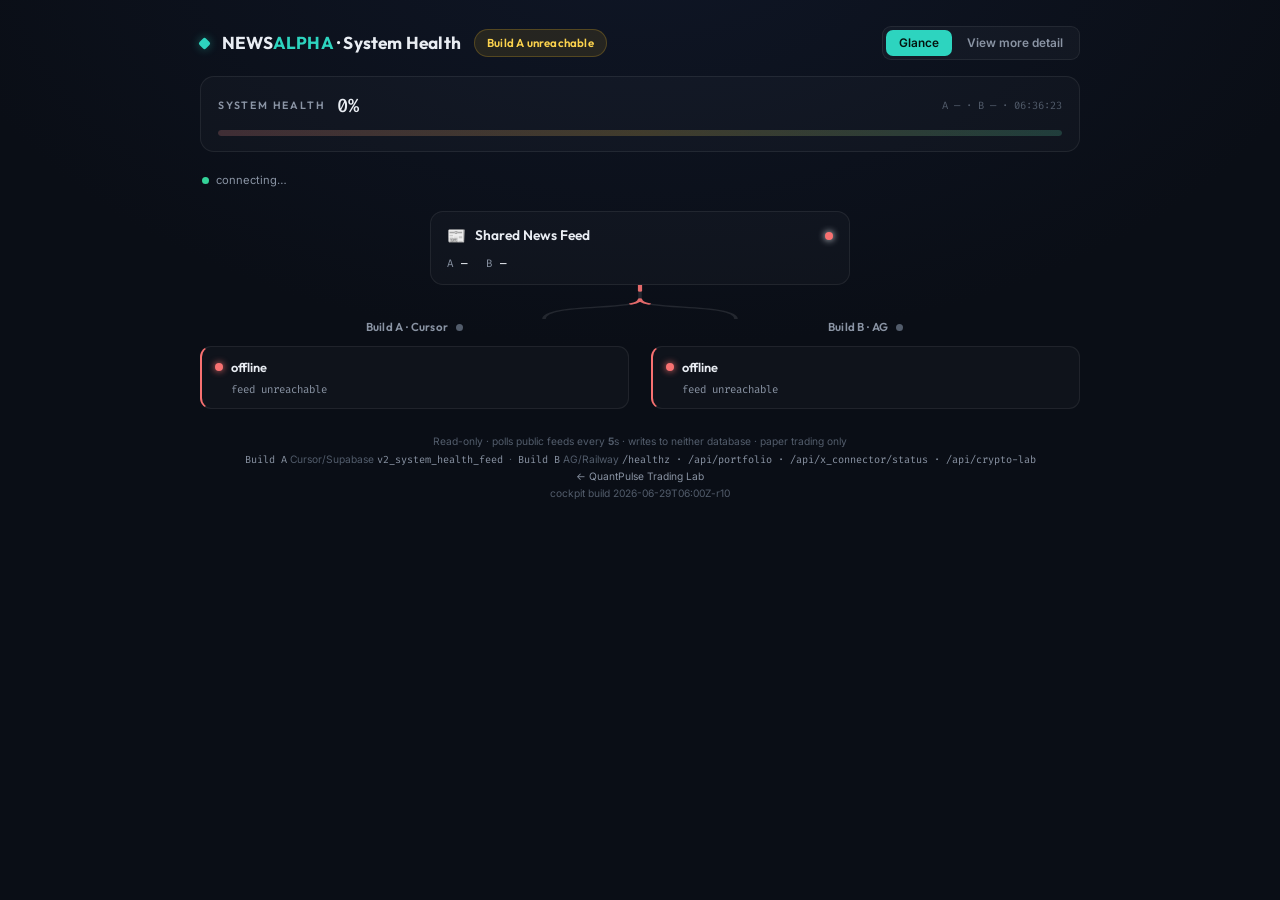
==== cockpit/index.html @ e43fa022 "cockpit: add liveness check — stale marks with open positions → red Execute card When matrix has ope" ====
<!DOCTYPE html>
<html lang="en">
<head>
<meta charset="UTF-8">
<meta name="viewport" content="width=device-width, initial-scale=1.0">
<title>NEWSALPHA · System Health</title>
<meta name="description" content="Read-only live system-health map for the NEWSALPHA trading builds. Polls public feeds, writes to nothing.">
<meta http-equiv="Cache-Control" content="no-cache, no-store, must-revalidate">
<meta http-equiv="Pragma" content="no-cache">
<meta http-equiv="Expires" content="0">
<link rel="preconnect" href="https://fonts.googleapis.com">
<link rel="preconnect" href="https://fonts.gstatic.com" crossorigin>
<link href="https://fonts.googleapis.com/css2?family=Outfit:wght@500;600;700&family=Inter:wght@400;500;600&family=Fira+Code:wght@400;500&display=swap" rel="stylesheet">
<style>
  :root{
    --bg:#0a0e16; --bg2:#0c1119;
    --card:rgba(255,255,255,0.022); --card2:rgba(255,255,255,0.04);
    --border:rgba(255,255,255,0.07); --border2:rgba(255,255,255,0.13);
    --text:#e9edf3; --muted:#8a94a4; --dim:#525c6b;
    --teal:#2dd4bf; --green:#34d399; --amber:#fbbf24; --red:#f87171;
    --green-s:rgba(52,211,153,.5); --amber-s:rgba(251,191,36,.5); --red-s:rgba(248,113,113,.5); --teal-s:rgba(45,212,191,.45);
    --fd:'Outfit',sans-serif; --fb:'Inter',sans-serif; --fm:'Fira Code',monospace;
  }
  *{box-sizing:border-box;margin:0;padding:0}
  body{font-family:var(--fb);color:var(--text);background:radial-gradient(1200px 700px at 50% -8%,#0f1626,transparent 60%),var(--bg);
    min-height:100vh;padding:26px 18px 64px;-webkit-font-smoothing:antialiased;font-size:14px;line-height:1.45}
  .wrap{max-width:880px;margin:0 auto}
  .mono{font-family:var(--fm);font-variant-numeric:tabular-nums}
  .hidden{display:none!important}

  /* header */
  header{margin-bottom:20px}
  .toprow{display:flex;align-items:center;gap:13px;flex-wrap:wrap;margin-bottom:16px}
  .logo{width:9px;height:9px;border-radius:2px;background:var(--teal);box-shadow:0 0 10px var(--teal-s);flex:none;transform:rotate(45deg)}
  h1{font-family:var(--fd);font-size:1.08rem;font-weight:700;letter-spacing:.2px}
  h1 b{color:var(--teal);font-weight:700}
  .pill{font-family:var(--fd);font-weight:600;font-size:.72rem;letter-spacing:.2px;padding:5px 12px;border-radius:999px;white-space:nowrap}
  .pill.g{color:#6ee7b7;background:rgba(52,211,153,.1);border:1px solid rgba(52,211,153,.22)}
  .pill.a{color:#fcd34d;background:rgba(251,191,36,.1);border:1px solid rgba(251,191,36,.22)}
  .pill.r{color:#fca5a5;background:rgba(248,113,113,.1);border:1px solid rgba(248,113,113,.22)}
  .spacer{flex:1 1 auto}
  .seg{display:inline-flex;background:rgba(255,255,255,.03);border:1px solid var(--border);border-radius:9px;padding:3px;gap:2px}
  .seg button{font-family:var(--fb);font-weight:600;font-size:.74rem;color:var(--muted);background:0;border:0;border-radius:7px;padding:6px 13px;cursor:pointer;transition:.16s;white-space:nowrap}
  .seg button:hover{color:var(--text)}
  .seg button.on{color:#04130e;background:var(--teal)}

  /* health bar + cryptolab */
  .hwrap{background:var(--card);border:1px solid var(--border);border-radius:14px;padding:15px 17px;margin-bottom:6px}
  .hrow{display:flex;align-items:center;gap:12px;margin-bottom:11px;flex-wrap:wrap}
  .hlbl{font-family:var(--fd);font-size:.66rem;font-weight:600;letter-spacing:1.8px;text-transform:uppercase;color:var(--muted)}
  .hpct{font-family:var(--fm);font-size:1.18rem;font-weight:500}
  .hmeta{margin-left:auto;font-size:.66rem;color:var(--dim);font-family:var(--fm)}
  .bar{height:6px;border-radius:999px;background:rgba(255,255,255,.05);position:relative;overflow:hidden}
  .bar .trk{position:absolute;inset:0;border-radius:999px;background:linear-gradient(90deg,var(--red),var(--amber) 50%,var(--green));opacity:.16}
  .bar .fl{position:absolute;left:0;top:0;bottom:0;width:0;border-radius:999px;background:linear-gradient(90deg,var(--red),var(--amber) 50%,var(--green));background-size:880px 100%;transition:width .9s cubic-bezier(.4,0,.2,1)}
  .clab{display:flex;align-items:baseline;gap:9px;margin-top:13px;padding-top:12px;border-top:1px solid var(--border);flex-wrap:wrap}
  .clab .t{font-family:var(--fd);font-size:.64rem;font-weight:600;letter-spacing:1.4px;text-transform:uppercase;color:var(--muted)}
  .clab .v{font-family:var(--fm);font-size:1.02rem;font-weight:500}
  .clab .v.up{color:var(--green)}.clab .v.down{color:var(--red)}
  .clab .s{font-size:.66rem;color:var(--dim);font-family:var(--fm)}
  .live{display:inline-flex;align-items:center;gap:7px;font-size:.7rem;color:var(--muted);margin:14px 2px 2px}
  .live .b{width:7px;height:7px;border-radius:50%;background:var(--green);box-shadow:0 0 0 0 var(--green-s);animation:beat 2s infinite}
  @keyframes beat{0%{box-shadow:0 0 0 0 var(--green-s)}70%{box-shadow:0 0 0 7px rgba(52,211,153,0)}100%{box-shadow:0 0 0 0 rgba(52,211,153,0)}}
  .live.a .b{background:var(--amber);animation:none;box-shadow:0 0 7px var(--amber-s)}
  .live.r .b{background:var(--red);animation:none;box-shadow:0 0 7px var(--red-s)}

  /* ===== GLANCE map ===== */
  .nf{background:var(--card);border:1px solid var(--border);border-radius:13px;padding:13px 16px;margin:18px auto 0;max-width:420px;position:relative}
  .nf .nfh{display:flex;align-items:center;gap:9px;margin-bottom:9px}
  .nf .ic{font-size:.95rem}
  .nf .nm{font-family:var(--fd);font-weight:600;font-size:.86rem}
  .nf .dot{margin-left:auto}
  .nf .sub{display:flex;gap:18px;flex-wrap:wrap}
  .nf .kv{font-family:var(--fm);font-size:.68rem;color:var(--muted)}
  .nf .kv b{color:var(--text);font-weight:500}

  .branch{display:block;width:60%;max-width:300px;height:34px;margin:0 auto}
  .columns{display:grid;grid-template-columns:1fr 1fr;gap:22px;margin-top:0}
  .col{display:flex;flex-direction:column;align-items:stretch}
  .colhead{display:flex;align-items:center;gap:8px;justify-content:center;margin-bottom:10px;font-family:var(--fd);font-size:.72rem;font-weight:600;letter-spacing:.3px;color:var(--muted)}
  .colhead .cd{width:7px;height:7px;border-radius:50%;background:var(--dim)}
  .colhead .cd.g{background:var(--green);box-shadow:0 0 7px var(--green-s)}
  .colhead .cd.a{background:var(--amber);box-shadow:0 0 7px var(--amber-s)}
  .colhead .cd.r{background:var(--red);box-shadow:0 0 7px var(--red-s)}

  .gnode{background:var(--card);border:1px solid var(--border);border-left:2px solid var(--ac,var(--dim));border-radius:11px;padding:11px 13px;position:relative;transition:border-color .18s,background .18s}
  .gnode:hover{background:var(--card2);border-color:var(--border2);border-left-color:var(--ac)}
  .gnode.g{--ac:var(--green)}.gnode.a{--ac:var(--amber)}.gnode.r{--ac:var(--red)}
  .gnode .gn{display:flex;align-items:center;gap:8px;margin-bottom:5px}
  .gnode .gd{width:8px;height:8px;border-radius:50%;background:var(--ac);box-shadow:0 0 7px var(--ac)}
  .gnode.g .gd{animation:beat 2s infinite}
  .gnode.r .gd{animation:rflash 1.1s steps(1) infinite}
  @keyframes rflash{0%,100%{opacity:1}50%{opacity:.3}}
  .gnode .gnm{font-family:var(--fd);font-weight:600;font-size:.8rem}
  .gnode .gst{display:flex;gap:13px;flex-wrap:wrap;padding-left:16px}
  .gnode .gst span{font-family:var(--fm);font-size:.67rem;color:var(--muted)}
  .gnode .gst span b{color:var(--text);font-weight:500}

  .vpipe{width:2px;height:20px;margin:0 auto;position:relative;background:rgba(255,255,255,.06);overflow:visible}
  .vpipe::after{content:"";position:absolute;left:50%;top:0;width:6px;height:6px;border-radius:50%;transform:translateX(-50%);
    background:var(--pc,var(--teal));box-shadow:0 0 7px var(--pc,var(--teal-s));animation:drop 1.7s linear infinite}
  @keyframes drop{0%{top:-6px;opacity:0}15%{opacity:1}85%{opacity:1}100%{top:20px;opacity:0}}
  .vpipe.g{--pc:var(--teal)}.vpipe.a{--pc:var(--amber)}.vpipe.a::after{animation-duration:3.2s}
  .vpipe.r{background:rgba(248,113,113,.25)}.vpipe.r::after{animation:none;top:7px;background:var(--red);box-shadow:0 0 7px var(--red-s);opacity:.6}

  @media(max-width:560px){
    .columns{grid-template-columns:1fr;gap:8px}
    .branch{height:24px;width:2px}
    .col+.col{margin-top:4px}
  }

  /* ===== deep dive ===== */
  .deephead{display:flex;align-items:center;gap:10px;margin:6px 2px 14px}
  .deephead h2{font-family:var(--fd);font-size:.74rem;font-weight:600;letter-spacing:2px;text-transform:uppercase;color:var(--muted)}
  .deephead .ln{flex:1;height:1px;background:linear-gradient(90deg,var(--border),transparent)}
  .grid{display:grid;grid-template-columns:repeat(12,1fr);gap:13px}
  .panel{background:var(--card);border:1px solid var(--border);border-radius:13px;padding:15px 16px;overflow:hidden}
  .panel h3{font-family:var(--fd);font-size:.64rem;font-weight:600;letter-spacing:1.6px;text-transform:uppercase;color:var(--muted);margin-bottom:12px;display:flex;align-items:center;gap:7px}
  .panel h3 .g{width:5px;height:5px;border-radius:50%;background:var(--teal);box-shadow:0 0 7px var(--teal-s)}
  .col-4{grid-column:span 4}.col-6{grid-column:span 6}.col-8{grid-column:span 8}.col-12{grid-column:span 12}
  @media(max-width:640px){.col-4,.col-6,.col-8{grid-column:span 12}}
  .metrics{display:grid;grid-template-columns:repeat(auto-fit,minmax(108px,1fr));gap:10px}
  .metric{background:rgba(255,255,255,.02);border:1px solid var(--border);border-radius:10px;padding:11px 12px}
  .metric .c{font-size:.58rem;letter-spacing:.8px;text-transform:uppercase;color:var(--dim);margin-bottom:6px;display:flex;align-items:center;gap:5px}
  .metric .c .d{width:6px;height:6px;border-radius:50%;background:var(--dim)}
  .metric .c .d.g{background:var(--green)}.metric .c .d.a{background:var(--amber)}.metric .c .d.r{background:var(--red)}
  .metric .v{font-family:var(--fm);font-size:1.04rem;font-weight:500;word-break:break-word}
  .metric .v.up{color:var(--green)}.metric .v.down{color:var(--red)}
  .metric .s{font-size:.58rem;color:var(--dim);margin-top:3px;font-family:var(--fm)}
  .spark{display:flex;flex-direction:column;gap:6px}.spark canvas{width:100%;height:58px;display:block}.spark .sv{font-family:var(--fm);font-size:1.04rem;font-weight:500}
  .gate{margin-bottom:11px}.gate:last-child{margin-bottom:0}
  .gate .l{display:flex;justify-content:space-between;font-size:.64rem;margin-bottom:4px;color:var(--muted);font-family:var(--fm)}
  .gate .t{height:6px;border-radius:999px;background:rgba(255,255,255,.05);overflow:hidden}
  .gate .f{height:100%;border-radius:999px;width:0;transition:width .8s;background:linear-gradient(90deg,var(--teal),var(--green))}
  .gate .f.a{background:linear-gradient(90deg,var(--amber),#fcd34d)}.gate .f.r{background:linear-gradient(90deg,#dc2626,var(--red))}
  .lat{display:flex;align-items:center;gap:9px;margin-bottom:8px;font-family:var(--fm);font-size:.66rem}.lat:last-child{margin-bottom:0}
  .lat .n{width:96px;flex:none;color:var(--muted);white-space:nowrap;overflow:hidden;text-overflow:ellipsis}
  .lat .t{flex:1;height:5px;border-radius:999px;background:rgba(255,255,255,.05);overflow:hidden}
  .lat .f{height:100%;border-radius:999px;background:linear-gradient(90deg,var(--teal),#22d3ee);transition:width .8s}
  .lat .f.a{background:linear-gradient(90deg,var(--amber),#fcd34d)}.lat .f.r{background:linear-gradient(90deg,#dc2626,var(--red))}
  .lat .v{width:54px;flex:none;text-align:right;color:var(--text)}
  .vsc{display:flex;gap:12px;flex-wrap:wrap;font-family:var(--fm);font-size:.68rem}
  .vsc .vc{flex:1;min-width:140px;max-width:220px;background:rgba(255,255,255,.03);border:1px solid rgba(255,255,255,.06);border-radius:10px;padding:12px 14px}
  .vsc .vc h4{margin:0 0 6px;font-size:.72rem;letter-spacing:.03em;text-transform:uppercase;color:var(--teal)}
  .vsc .vc .vr{display:flex;justify-content:space-between;padding:2px 0;color:var(--muted)}.vsc .vc .vr b{color:var(--text)}
  .vsc .vc .vr.up b{color:var(--teal)}.vsc .vc .vr.down b{color:var(--red)}
  .log{height:230px;overflow-y:auto;font-family:var(--fm);font-size:.65rem;scrollbar-width:thin}
  .log::-webkit-scrollbar{width:5px}.log::-webkit-scrollbar-thumb{background:rgba(255,255,255,.1);border-radius:9px}
  .ev{display:flex;gap:9px;padding:5px 0;border-bottom:1px solid rgba(255,255,255,.035);animation:fade .4s}
  @keyframes fade{from{opacity:0}to{opacity:1}}
  .ev .t{color:var(--dim);flex:none}.ev .m{color:var(--muted);word-break:break-word}
  .ev.g .m{color:#a7f3d0}.ev.a .m{color:#fcd34d}.ev.r .m{color:#fca5a5}.ev.x .m{color:#7dd3fc}

  footer{margin-top:24px;text-align:center;color:var(--dim);font-size:.64rem;line-height:1.7}
  footer code{font-family:var(--fm);color:var(--muted)}
  a.back{color:var(--muted);text-decoration:none}a.back:hover{color:var(--teal)}

  .modal{position:fixed;inset:0;background:rgba(3,5,10,.7);backdrop-filter:blur(3px);display:none;align-items:center;justify-content:center;z-index:50;padding:18px}
  .modal.open{display:flex}
  .modal .box{background:var(--bg2);border:1px solid var(--border2);border-radius:15px;max-width:480px;width:100%;max-height:78vh;overflow:auto;padding:20px 22px}
  .modal h4{font-family:var(--fd);font-size:.96rem;margin-bottom:3px}
  .modal .ms{font-size:.7rem;color:var(--muted);margin-bottom:14px;font-family:var(--fm)}
  .modal pre{background:rgba(0,0,0,.3);border:1px solid var(--border);border-radius:9px;padding:12px;font-family:var(--fm);font-size:.64rem;color:#bde8df;white-space:pre-wrap;word-break:break-word;line-height:1.5}
  .modal .x{float:right;cursor:pointer;color:var(--muted);font-size:1.25rem;border:0;background:0}
  .ttab{width:100%;border-collapse:collapse;font-family:var(--fm);font-size:.66rem}
  .ttab th{text-align:left;color:var(--dim);font-weight:500;padding:5px 7px;border-bottom:1px solid var(--border);text-transform:uppercase;letter-spacing:.5px;font-size:.58rem}
  .ttab td{padding:6px 7px;border-bottom:1px solid rgba(255,255,255,.04);color:var(--text);white-space:nowrap}
  .ttab td.r{text-align:right}.ttab td.up{color:var(--green)}.ttab td.down{color:var(--red)}
  .ttab .side-L{color:var(--green)}.ttab .side-S{color:var(--red)}
  .ttab a{color:var(--teal);text-decoration:none}.ttab a:hover{text-decoration:underline}
  .mnote{font-size:.66rem;color:var(--dim);font-family:var(--fm);margin-top:4px}
  .clickable{cursor:pointer}.clickable:hover{filter:brightness(1.12)}
  .drill{font-size:.6rem;color:var(--teal);margin-left:4px}
</style>
</head>
<body>
<div class="wrap">
  <header>
    <div class="toprow">
      <span class="logo"></span>
      <h1>NEWS<b>ALPHA</b> · System Health</h1>
      <span class="pill g" id="statusPill">checking…</span>
      <span class="spacer"></span>
      <div class="seg" id="viewToggle">
        <button data-view="glance" class="on">Glance</button>
        <button data-view="more">View more detail</button>
      </div>
    </div>

    <div class="hwrap">
      <div class="hrow">
        <span class="hlbl">System Health</span>
        <span class="hpct mono" id="healthPct">—</span>
        <span class="hmeta" id="healthMeta"></span>
      </div>
      <div class="bar"><div class="trk"></div><div class="fl" id="healthFill"></div></div>
      <div class="clab" id="leaderRow" style="display:none">
        <span class="t">🏆 Leader</span>
        <span class="v mono" id="leaderName">—</span>
        <span class="s mono" id="leaderPct"></span>
        <span class="s" style="color:var(--dim)" id="leaderScope"></span>
      </div>
      <div class="clab clickable" id="clab" style="display:none" title="Open CryptoLab trades">
        <span class="t">CryptoLab P&amp;L</span>
        <span class="v mono" id="clVal">—</span>
        <span class="s mono" id="clSub"></span>
        <span class="s" style="color:var(--dim)">· Build B · live</span>
        <span class="drill" id="clDrill">› open trades</span>
      </div>
    </div>
    <div class="live" id="liveStrip"><span class="b"></span><span id="liveText">connecting…</span></div>
  </header>

  <!-- GLANCE -->
  <section id="glanceView">
    <div class="nf" id="newsFeed">
      <div class="nfh"><span class="ic">📰</span><span class="nm">Shared News Feed</span><span class="dot"></span></div>
      <div class="sub" id="nfSub"></div>
    </div>
    <svg class="branch" viewBox="0 0 100 34" preserveAspectRatio="none">
      <path d="M50 0 V14 M50 14 C 50 26 18 18 18 34 M50 14 C 50 26 82 18 82 34" fill="none" stroke="rgba(255,255,255,.1)" stroke-width="1.2"/>
      <path id="branchPulse" d="M50 0 V14 M50 14 C 50 26 18 18 18 34 M50 14 C 50 26 82 18 82 34" fill="none" stroke="#2dd4bf" stroke-width="1.4" stroke-dasharray="6 120" stroke-linecap="round" opacity=".9"/>
    </svg>
    <div class="columns">
      <div class="col"><div class="colhead" id="headA">Build A · Cursor <span class="cd"></span></div><div id="colA"></div></div>
      <div class="col"><div class="colhead" id="headB">Build B · AG <span class="cd"></span></div><div id="colB"></div></div>
    </div>
  </section>

  <!-- DEEP DIVE -->
  <section id="moreView" class="hidden">
    <div class="deephead"><h2>Deep Dive</h2><span class="ln"></span>
      <div class="seg" id="buildToggle"><button data-build="A" class="on">Build A</button><button data-build="B">Build B</button></div>
    </div>
    <div class="grid">
      <div class="panel col-8"><h3><span class="g"></span>Detail Cards</h3><div class="metrics" id="detailCards"></div></div>
      <div class="panel col-4 spark"><h3><span class="g"></span>Equity Curve</h3><div class="sv mono" id="eqVal">—</div><canvas id="eqSpark" width="320" height="58"></canvas><div class="s mono" style="font-size:.58rem;color:var(--dim)" id="eqSub"></div></div>
      <div class="panel col-4"><h3><span class="g"></span>Gate Decisions <span style="color:var(--dim);font-weight:400;letter-spacing:0;text-transform:none">· derived</span></h3><div id="gateBars"></div></div>
      <div class="panel col-4"><h3><span class="g"></span>Ingestion Latencies</h3><div id="latRows"></div></div>
      <div class="panel col-4 spark"><h3><span class="g"></span>Scanner Uptime <span style="color:var(--dim);font-weight:400;letter-spacing:0;text-transform:none">· derived</span></h3><div class="sv mono" id="upVal">—</div><canvas id="upSpark" width="320" height="58"></canvas><div class="s mono" style="font-size:.58rem;color:var(--dim)" id="upSub"></div></div>
      <div class="panel col-12"><h3><span class="g"></span>Industry Verticals <span style="color:var(--dim);font-weight:400;letter-spacing:0;text-transform:none">· TRA-136</span></h3><div id="vertScorecard" class="vsc"></div></div>
      <div class="panel col-12"><h3><span class="g"></span>Confidence vs Success <span style="color:var(--dim);font-weight:400;letter-spacing:0;text-transform:none">· TRA-94</span></h3><div id="confScorecard" class="csc"></div></div>
      <div class="panel col-12"><h3><span class="g"></span>Edge-Proof &amp; Prop-Firm Readiness <span style="color:var(--dim);font-weight:400;letter-spacing:0;text-transform:none">· TRA-138</span></h3><div id="edgeProofPanel" class="vsc"></div></div>
      <div class="panel col-12"><h3><span class="g"></span>Live Event Log</h3><div class="log" id="eventLog"></div></div>
    </div>
  </section>

  <footer>
    Read-only · polls public feeds every <b id="pollSec">5</b>s · writes to neither database · paper trading only<br>
    <code>Build A</code> Cursor/Supabase <code>v2_system_health_feed</code> &nbsp;·&nbsp; <code>Build B</code> AG/Railway <code>/healthz · /api/portfolio · /api/x_connector/status · /api/crypto-lab</code><br>
    <a class="back" href="../">&larr; QuantPulse Trading Lab</a><br>
    <span id="buildStamp" style="color:var(--dim)"></span>
  </footer>
</div>

<div class="modal" id="modal"><div class="box"><button class="x" id="modalX">&times;</button><h4 id="mTitle"></h4><div class="ms" id="mSum"></div><div id="mBody"></div><pre id="mJson"></pre></div></div>

<script>
"use strict";
var POLL_MS=5000;
var AG="https://news-trading-system-production-b13f.up.railway.app";
var CUR_RPC="https://alxtkdebryheweqbqlts.supabase.co/rest/v1/rpc/v2_system_health_feed";
var CUR_KEY="eyJhbGciOiJIUzI1NiIsInR5cCI6IkpXVCJ9.eyJpc3MiOiJzdXBhYmFzZSIsInJlZiI6ImFseHRrZGVicnloZXdlcWJxbHRzIiwicm9sZSI6ImFub24iLCJpYXQiOjE3ODA0OTI3NzEsImV4cCI6MjA5NjA2ODc3MX0.DG8-RAQnDTpqTKHR7rjL5FWOW9Z-FdVVbBJjRuL18GA";
var ORD={green:0,amber:1,red:2};
var COLNODES=[{id:"scanner",label:"Scanner"},{id:"assess_gate",label:"Scores / Gates"},{id:"size",label:"Risk & Sizing"},{id:"execute",label:"Execute"},{id:"ledger",label:"Ledger"},{id:"dashboard",label:"Dashboard"}];
var DEEP_NODES=[{id:"news_feed",label:"News Feed",ico:"📰"},{id:"scanner",label:"Scanner",ico:"🛰️"},{id:"assess_gate",label:"Assess+Gate",ico:"⚖️"},{id:"size",label:"Size",ico:"📐"},{id:"execute",label:"Execute",ico:"⚡"},{id:"ledger",label:"Ledger",ico:"📒"},{id:"dashboard",label:"Dashboard",ico:"📊"}];

var S={view:"glance",build:"A",model:{A:null,B:null},prev:{A:null,B:null},events:{A:[],B:[]},
  eqHist:{A:[],B:[]},upHist:{A:[],B:[]},lastOk:{A:0,B:0},lastBeat:{A:0,B:0}};

function $(s){return document.querySelector(s);}
function el(t,c){var e=document.createElement(t);if(c)e.className=c;return e;}
function num(v){return (v===null||v===undefined||v==="")?NaN:+v;}
function clamp(n,a,b){return Math.max(a,Math.min(b,n));}
function fmt(v){var n=num(v);return isNaN(n)?"—":(n%1===0?String(n):n.toFixed(2));}
function money(n){return isNaN(num(n))?"—":"$"+Number(n).toLocaleString(undefined,{maximumFractionDigits:0});}
function sev(s){return s==="green"?"g":s==="amber"?"a":s==="red"?"r":"";}
function worst(a,b){return ORD[a]>=ORD[b]?a:b;}
function stMin(m,a,r){if(isNaN(m))return "red";if(m>=r)return "red";if(m>=a)return "amber";return "green";}
function score(s){return s==="green"?100:s==="amber"?55:s==="red"?16:50;}
function ageStr(m){if(isNaN(m))return "—";if(m<1)return Math.round(m*60)+"s";if(m<90)return (m<10?m.toFixed(1):Math.round(m))+"m";var h=m/60;if(h<48)return h.toFixed(1)+"h";return (h/24).toFixed(1)+"d";}
function hms(){var d=new Date();return ("0"+d.getHours()).slice(-2)+":"+("0"+d.getMinutes()).slice(-2)+":"+("0"+d.getSeconds()).slice(-2);}
function healthPct(nodes){if(!nodes||!nodes.length)return 0;var g=0,a=0;nodes.forEach(function(n){if(!n)return;var s=n.status||"";if(s==="green")g++;else if(s==="amber")a++;});return Math.round((g+a*0.5)/nodes.length*100);}
function parseTs(s){if(!s)return NaN;return (/[zZ]$|[+\-]\d\d:?\d\d$/.test(s))?Date.parse(s):Date.parse(s+"Z");} // AG sends UTC w/o 'Z'
function fetchT(url,opts,ms){ms=ms||8000;var c=new AbortController();var to=setTimeout(function(){c.abort();},ms);
  var o=opts||{};o.signal=c.signal;o.cache="no-store";
  return fetch(url,o).then(function(r){clearTimeout(to);return r;},function(e){clearTimeout(to);throw e;});}

/* ---------- Build A: Cursor RPC + data.v2.json for equity/CryptoLab ---------- */
var CUR_DATA='https://j2itamah.github.io/trading-dashboard/data.v2.json';
function loadA(){
  var healthP=fetchT(CUR_RPC,{method:"POST",headers:{"apikey":CUR_KEY,"Authorization":"Bearer "+CUR_KEY,"Content-Type":"application/json"},body:"{}"})
    .then(function(r){if(!r.ok)throw new Error("rpc "+r.status);return r.json();})
    .catch(function(){return null;});
  var dataP=fetchT(CUR_DATA+'?t='+Date.now()).then(function(r){if(!r.ok)throw new Error("data "+r.status);return r.json();}).catch(function(){return null;});
  return Promise.all([healthP,dataP]).then(function(res){
    var d=res[0],dv=res[1];
    if(!d&&!dv)throw new Error("Build A unreachable");
    if(Array.isArray(d))d=d[0];
    if(!d)d={};
    var pipe={};(d.pipeline||[]).forEach(function(n){pipe[n.id]=n;});
    var nodes=DEEP_NODES.map(function(n){var p=pipe[n.id]||{};return {id:n.id,label:n.label,ico:n.ico,status:p.status||"amber",summary:p.summary||"",signals:p.signals||{}};});
    var acc=d.accounting||{},lp=d.loop||{},sc=d.scanner||{},tg=d.telegram||{},lt=d.last_trade||{},mk=(d.market||{});
    var mktOpen=!!mk.in_us_cash_session;
    var noOpens=num(lp.open_intents)===0&&num(acc.matrix_open_count||0)===0;
    var offCap=function(s){return (!mktOpen||noOpens)&&s==="red"?"amber":s;};
    var nf=(pipe.news_feed||{}).signals||{},dl=(pipe.dashboard||{}).signals||{};
    var st=function(id){return (pipe[id]||{}).status||"amber";};
    var newsFeed={status:st("news_feed"),stats:[["rss",ageStr(num(nf.rss_age_minutes))],["pending",fmt(nf.rss_pending)]]};
    var cols={
      scanner:{status:st("scanner"),stats:[["scan",ageStr(num(sc.scan_age_minutes))],["today",fmt(sc.headlines_today)]]},
      assess_gate:{status:st("assess_gate"),stats:[["signals",fmt(sc.signals_today)]]},
      size:{status:offCap(st("size")),stats:[["intents",fmt(lp.open_intents)]]},
      execute:(function(){var es=offCap(st("execute"));var markMin=num(lp.mark_age_minutes);var hasOpens=num(lp.open_intents)>0||num(acc.matrix_open_count||0)>0;var markThresh=mktOpen?30:1440;if(hasOpens&&markMin>markThresh){es="red";}return {status:es,stats:[["open",fmt(lp.open_intents)],["mark",ageStr(markMin)]]};})(),
      ledger:{status:st("ledger"),stats:[["drift",fmt(acc.books_with_drift)],["viol",fmt(acc.invariant_violations_24h)]]},
      dashboard:(function(){var ds=st("dashboard");if(ds==="amber"&&dv)ds="green";if(ds==="amber"&&!dv)ds="red";var pubAge=num(dl.publisher_age_minutes);return {status:ds,stats:[["pub",ageStr(pubAge)],["feed",dv?"live":"down"]]};})()
    };
    var details=[
      {c:"Overall",v:(d.overall||"—").toUpperCase(),sev:sev(d.overall)},
      {c:"Open intents",v:fmt(lp.open_intents)},{c:"Active books",v:fmt(acc.active_books)},
      {c:"Books w/ drift",v:fmt(acc.books_with_drift),sev:num(acc.books_with_drift)>0?"a":"g"},
      {c:"Ledger viol. 24h",v:fmt(acc.invariant_violations_24h),sev:num(acc.invariant_violations_24h)>0?"r":"g"},
      {c:"Headlines today",v:fmt(sc.headlines_today)},
      {c:"Last trade",v:ageStr(num(lt.age_minutes))+(isNaN(num(lt.age_minutes))?"":" ago"),s:lt.at?String(lt.at).slice(5,16).replace("T"," "):""},
      {c:"Telegram",v:tg.configured?(tg.on?"ON":"cfg"):"off",sev:tg.configured?"g":"a"},
      {c:"US session",v:mk.in_us_cash_session?"OPEN":"closed",sev:mk.in_us_cash_session?"g":"a"}
    ];
    var lats=[{n:"RSS feed",m:num(nf.rss_age_minutes),a:10,r:30},{n:"Scanner",m:num(sc.scan_age_minutes),a:10,r:30},
      {n:"Marks",m:num(lp.mark_age_minutes),a:mktOpen?2:480,r:mktOpen?5:1440},{n:"Intents",m:num(lp.intent_age_minutes),a:mktOpen?15:480,r:mktOpen?30:1440},{n:"Publisher",m:num(dl.publisher_age_minutes),a:25,r:60}];
    var gates=[{n:"freshness",v:score(st("news_feed"))},{n:"relevance",v:score(st("assess_gate"))},{n:"sentiment",v:score(st("execute"))},{n:"duplicate",v:score(st("scanner"))}];
    /* Wire data.v2.json: equity, CryptoLab, positions, leader */
    var eq=NaN,eqCurve=[],eqSub="Connecting…",clab=null,clpos=[],clAvail=false,leader=null,opens=NaN;
    if(dv){
      var os=dv.official_summary||{};
      eq=num(os.total_marked_equity||0);
      opens=num(os.total_open_count||(dv.open_positions||[]).length);
      eqSub=eq?"$"+Number(eq).toLocaleString(undefined,{maximumFractionDigits:0})+" across "+(os.account_count||"—")+" accounts":"—";
      /* Compute leader from book_metrics */
      var bm=dv.book_metrics||[];
      for(var i=0;i<bm.length;i++){
        var b=bm[i];var bEq=num(b.marked_equity);var bStart=num(b.starting_balance||10000);
        if(isNaN(bEq)||bEq===0)continue;
        var bPct=(bEq-bStart)/bStart*100;
        if(leader===null||bPct>leader.pct)leader={name:b.book_key||b.portfolio||"book",pct:bPct,usd:bEq-bStart,val:bEq};
      }
      /* CryptoLab from data.v2.json */
      var cl=dv.cryptolab||{};
      var clAcct=cl.account||{};
      var clTrades=cl.trades||[];
      if(clAcct.marked_equity||clAcct.starting_balance){
        clAvail=true;
        var clEq=num(clAcct.marked_equity||clAcct.free_cash);
        var clStart=num(clAcct.starting_balance||100000);
        var clPnl=clEq-clStart;
        var clPctVal=clStart?clPnl/clStart*100:0;
        clab={pnl:clPnl,pct:clPctVal,equity:clEq,trades:clTrades.length};
        if(leader===null||clPctVal>leader.pct)leader={name:"cryptolab",pct:clPctVal,usd:clPnl,val:clEq};
        /* Map CryptoLab trades to positions format */
        clpos=clTrades.filter(function(t){return t.status==='OPEN';}).map(function(t){
          return {ticker:t.asset||t.ticker,direction:t.direction,shares:num(t.shares),stake:num(t.stake_amount||t.deployed_cost),
            entry:num(t.entry_price),cur:num(t.current_price||t.entry_price),pnl:num(t.unrealized_pnl||0),pnlpct:NaN,
            conf:NaN,src:t.feed_id||"",url:"",book:"cryptolab"};
        });
      }
      /* Add CryptoLab P&L to details */
      if(clab){
        details.push({c:"CryptoLab P&L",v:money(clab.pnl),s:(clab.pct>=0?"+":"")+clab.pct.toFixed(2)+"% · "+clab.trades+" trades",cls:clab.pnl>=0?"up":"down"});
      }
      details.push({c:"Open positions",v:String(isNaN(opens)?0:opens),s:"across all books"});
    }
    return {build:"A",overall:offCap(d.overall||"amber"),online:true,newsFeed:newsFeed,cols:cols,nodes:nodes,details:details,lats:lats,gates:gates,
      equity:eq,equityCurve:eqCurve,equitySub:eqSub,cryptolab:clab,cryptolabPositions:clpos,cryptolabAvail:clAvail,leader:leader,opens:opens,rejects:NaN};
  });
}

/* ---------- Build B: AG public endpoints (resilient) ---------- */
function loadB(){
  var t="?t="+Date.now();
  return Promise.all([
    fetchT(AG+"/healthz"+t).then(function(r){return r.ok?r.json():null;}).catch(function(){return null;}),
    fetchT(AG+"/api/portfolio"+t).then(function(r){return r.ok?r.json():null;}).catch(function(){return null;}),
    fetchT(AG+"/api/x_connector/status"+t).then(function(r){return r.ok?r.json():null;}).catch(function(){return null;}),
    fetchT(AG+"/api/crypto-lab"+t).then(function(r){return r.ok?r.json():null;}).catch(function(){return null;})
  ]).then(function(a){
    var hz=a[0],pf=a[1],xc=a[2],cl=a[3];
    if(!hz&&!pf&&!xc)throw new Error("AG unreachable");
    hz=hz||{};pf=pf||{};xc=xc||{};
    var inSess=!!hz.in_session, scanMin=num(hz.scanner_age_sec)/60;
    var xpollMin=xc.last_poll?(Date.now()-parseTs(xc.last_poll))/60000:NaN;
    if(xpollMin<0)xpollMin=0;
    var strat=pf.strategies||{},openPos=0,driftBooks=0,viol=0,nb=0;
    var leader=null;
    for(var k in strat){if(!strat.hasOwnProperty(k))continue;var s=strat[k];nb++;openPos+=num(s.open_positions_count)||0;if(Math.abs(num(s.drift)||0)>0.01)driftBooks++;if(s.accounting_ok===false)viol++;
      var rp=num(s.pnl_percentage);if(!isNaN(rp)&&(leader===null||rp>leader.pct))leader={name:k,pct:rp,usd:num(s.total_pnl),val:num(s.total_value)};}
    // CryptoLab (lab book) competes for leader too
    if(cl&&cl.portfolio&&!isNaN(num(cl.portfolio.pnl_pct))){var cp=num(cl.portfolio.pnl_pct);if(leader===null||cp>leader.pct)leader={name:"cryptolab",pct:cp,usd:num(cl.portfolio.total_pnl),val:num(cl.portfolio.equity)};}
    var haveHz=!!a[0],havePf=!!a[1],haveXc=!!a[2];
    var feedS=!haveHz?"red":(inSess?stMin(scanMin,10,30):(isNaN(scanMin)?"red":"green"));
    var scanS=!haveHz?"red":(inSess?stMin(scanMin,10,30):(isNaN(scanMin)?"red":(scanMin>240?"amber":"green")));
    var assessS=!haveXc?"amber":(xc.enabled?"green":"amber");
    var sizeS=!havePf?"red":(isNaN(num(pf.total_equity))?"red":"green");
    var execS=!havePf?"red":"green";
    var ledgerS=!havePf?"red":(viol>0?"red":(driftBooks>0?"amber":"green"));
    var dashS=hz.status==="ok"?"green":(hz.status?"amber":"red");
    var newsFeed={status:feedS,stats:[["scan",ageStr(scanMin)],["X poll",ageStr(xpollMin)]]};
    var cols={
      scanner:{status:scanS,stats:[["scan",ageStr(scanMin)],["X",ageStr(xpollMin)]]},
      assess_gate:{status:assessS,stats:[["open",fmt(xc.opened)],["rej",fmt(xc.rejected)]]},
      size:{status:sizeS,stats:[["books",havePf?String(nb):"—"]]},
      execute:{status:execS,stats:[["pos",havePf?String(openPos):"—"],["X",fmt(xc.opened)]]},
      ledger:{status:ledgerS,stats:[["drift",havePf?String(driftBooks):"—"],["viol",havePf?String(viol):"—"]]},
      dashboard:{status:dashS,stats:[["status",hz.status||"—"],["up",ageStr(num(hz.uptime_sec)/60)]]}
    };
    var clab=null;
    if(cl&&cl.portfolio&&!isNaN(num(cl.portfolio.total_pnl))){var p=cl.portfolio;clab={pnl:num(p.total_pnl),pct:num(p.pnl_pct),equity:num(p.equity)};}
    var clpos=(cl&&Array.isArray(cl.positions))?cl.positions.map(function(q){return {ticker:q.ticker,direction:q.direction,shares:num(q.shares),stake:num(q.actual_stake),entry:num(q.entry_price),cur:num(q.current_price),pnl:num(q.unrealized_pnl),pnlpct:num(q.pnl_pct),conf:num(q.signal_confidence),src:(q.tags&&q.tags.source)||"",url:q.news_url||(q.tags&&q.tags.tweet_url)||"",book:q.strategy||"cryptolab"};}):[];
    var nodes=[
      {id:"news_feed",label:"News Feed",ico:"📰",status:feedS,summary:"scan_age="+ageStr(scanMin)+(inSess?" · in-session":" · idle (off-hours)"),signals:{scanner_age_sec:hz.scanner_age_sec,in_session:inSess}},
      {id:"scanner",label:"Scanner",ico:"🛰️",status:scanS,summary:"age="+ageStr(scanMin)+" · X poll "+ageStr(xpollMin),signals:{scanner_age_sec:hz.scanner_age_sec,x_last_poll:xc.last_poll,handles:xc.handles}},
      {id:"assess_gate",label:"Assess+Gate",ico:"⚖️",status:assessS,summary:"X opened="+fmt(xc.opened)+" rejected="+fmt(xc.rejected),signals:{enabled:xc.enabled,read_count:xc.read_count,opened:xc.opened,rejected:xc.rejected,seen_tweets:xc.seen_tweets}},
      {id:"size",label:"Size",ico:"📐",status:sizeS,summary:nb+" books · risk sizing",signals:{books:nb,total_cash:pf.total_cash}},
      {id:"execute",label:"Execute",ico:"⚡",status:execS,summary:"open pos="+openPos+" · X opened="+fmt(xc.opened),signals:{open_positions:openPos,x_opened:xc.opened,deployed:pf.total_deployed}},
      {id:"ledger",label:"Ledger",ico:"📒",status:ledgerS,summary:"drift_books="+driftBooks+" violations="+viol,signals:{drift_books:driftBooks,violations:viol,books:nb}},
      {id:"dashboard",label:"Dashboard",ico:"📊",status:dashS,summary:"status="+(hz.status||"?")+" · up "+ageStr(num(hz.uptime_sec)/60),signals:hz}
    ];
    var details=[
      {c:"Total equity",v:money(pf.total_equity),s:havePf?"cash "+money(pf.total_cash):""},
      {c:"Open P&L",v:money(pf.total_open_pnl),cls:num(pf.total_open_pnl)>=0?"up":"down"},
      {c:"Daily P&L",v:money(pf.daily_pnl),cls:num(pf.daily_pnl)>=0?"up":"down"},
      {c:"Open positions",v:havePf?String(openPos):"—"},
      {c:"Books w/ drift",v:havePf?String(driftBooks):"—",sev:driftBooks>0?"a":"g"},
      {c:"Ledger violations",v:havePf?String(viol):"—",sev:viol>0?"r":"g"},
      {c:"CryptoLab P&L",v:clab?money(clab.pnl):"—",s:clab?(clab.pct>=0?"+":"")+clab.pct.toFixed(2)+"%":"",cls:clab&&clab.pnl>=0?"up":"down"},
      {c:"X→CryptoLab",v:fmt(xc.opened)+" open",s:fmt(xc.rejected)+" rej · "+fmt(xc.read_count)+" reads",sev:xc.enabled?"g":"a"},
      {c:"Last X signal",v:ageStr(xpollMin)+(isNaN(xpollMin)?"":" ago"),s:xc.enabled?"connector ON":"OFF"},
      {c:"Uptime",v:ageStr(num(hz.uptime_sec)/60),sev:hz.status==="ok"?"g":"a"}
    ];
    var lats=[{n:"Scanner",m:scanMin,a:10,r:30},{n:"X poll",m:xpollMin,a:20,r:45},{n:"Last X signal",m:xpollMin,a:30,r:90}];
    var gates=[{n:"freshness",v:score(feedS)},{n:"relevance",v:score(assessS)},{n:"sentiment",v:score(execS)},{n:"duplicate",v:score(scanS)}];
    var curve=(pf.historical_daily_equities||[]).map(function(p){return num(p.equity);}).filter(function(x){return !isNaN(x);});
    return {build:"B",overall:nodes.reduce(function(o,n){return ORD[n.status]>ORD[o]?n.status:o;},"green"),online:true,
      newsFeed:newsFeed,cols:cols,nodes:nodes,details:details,lats:lats,gates:gates,
      equity:num(pf.total_equity),equityCurve:curve,equitySub:havePf?((pf.historical_daily_equities||[]).length+" day curve · live"):"—",
      cryptolab:clab,cryptolabPositions:clpos,cryptolabAvail:!!cl,leader:leader,opens:num(xc.opened),rejects:num(xc.rejected)};
  });
}

/* ---------- events ---------- */
function pushEv(b,cls,msg){var arr=S.events[b];arr.unshift({t:hms(),cls:cls,msg:msg});if(arr.length>60)arr.pop();}
function diff(b,m){
  if(!m)return;
  var mo=(m.overall||"").toUpperCase();
  var p=S.prev[b];
  if(!p)pushEv(b,"x","Connected to Build "+b+" · overall "+mo);
  else{
    if(p.overall!==m.overall)pushEv(b,sev(m.overall||""),"Overall "+(p.overall||"")+" → "+mo);
    var pm={};(p.nodes||[]).forEach(function(n){if(n)pm[n.id]=n.status||"";});
    (m.nodes||[]).forEach(function(n){if(!n)return;var ns=n.status||"";if(pm[n.id]&&pm[n.id]!==ns)pushEv(b,sev(ns),(n.label||"")+": "+pm[n.id]+" → "+ns);});
    if(b==="B"&&!isNaN(m.opens)&&!isNaN(p.opens)&&m.opens>p.opens)pushEv(b,"x","X→CryptoLab: "+(m.opens-p.opens)+" new fill(s) (total "+m.opens+")");
    if(b==="B"&&!isNaN(m.rejects)&&!isNaN(p.rejects)&&m.rejects>p.rejects)pushEv(b,"a","X signals: "+(m.rejects-p.rejects)+" rejected (CryptoLab-only routing)");
  }
  if(Date.now()-S.lastBeat[b]>30000){S.lastBeat[b]=Date.now();pushEv(b,(m.overall||"")==="green"?"g":sev(m.overall||""),"heartbeat · "+healthPct(m.nodes)+"% healthy");}
  S.prev[b]=m;
}

/* ---------- render glance ---------- */
function colDot(s){return s==="green"?"g":s==="amber"?"a":s==="red"?"r":"";}
function statHtml(stats){return (stats||[]).map(function(kv){return '<span>'+kv[0]+' <b>'+kv[1]+'</b></span>';}).join("");}
function buildColumn(containerId,model){
  var box=$("#"+containerId);box.innerHTML="";
  if(!model||!model.online){box.innerHTML='<div class="gnode r"><div class="gn"><span class="gd"></span><span class="gnm">offline</span></div><div class="gst"><span>feed unreachable</span></div></div>';return;}
  COLNODES.forEach(function(cn,i){
    var c=(model&&model.cols?model.cols[cn.id]:null)||{status:"",stats:[]};
    var node=el("div","gnode "+colDot(c.status||""));
    node.innerHTML='<div class="gn"><span class="gd"></span><span class="gnm">'+cn.label+'</span></div><div class="gst">'+statHtml(c.stats)+'</div>';
    node.onclick=(function(id){return function(){var nd=model.nodes.filter(function(x){return x.id===id;})[0];if(nd)openModal(nd);};})(cn.id);
    box.appendChild(node);
    if(i<COLNODES.length-1){var nx=(model&&model.cols?model.cols[COLNODES[i+1].id]:null)||{};var p=el("div","vpipe "+colDot(nx.status||""));box.appendChild(p);}
  });
}
function renderGlance(){
  var A=S.model.A,B=S.model.B;
  // shared news feed (worst of both)
  var nfState=worst((A&&A.newsFeed?A.newsFeed.status:"red"),(B&&B.newsFeed?B.newsFeed.status:"red"));
  var nf=$("#newsFeed");nf.className="nf";
  $("#newsFeed .dot").className="dot gd "+colDot(nfState);
  $("#newsFeed .dot").style.cssText="width:8px;height:8px;border-radius:50%;margin-left:auto;background:"+(nfState==="green"?"var(--green)":nfState==="amber"?"var(--amber)":"var(--red)")+";box-shadow:0 0 7px currentColor";
  var nfa=A&&A.newsFeed&&A.newsFeed.stats&&A.newsFeed.stats[0]?'<span class="kv">A&nbsp;<b>'+A.newsFeed.stats[0][1]+'</b> rss</span>':'<span class="kv">A&nbsp;<b>—</b></span>';
  var nfb=B&&B.newsFeed&&B.newsFeed.stats&&B.newsFeed.stats[0]?'<span class="kv">B&nbsp;<b>'+B.newsFeed.stats[0][1]+'</b> scan</span>':'<span class="kv">B&nbsp;<b>—</b></span>';
  $("#nfSub").innerHTML=nfa+nfb;
  // branch pulse color
  $("#branchPulse").setAttribute("stroke",nfState==="red"?"#f87171":nfState==="amber"?"#fbbf24":"#2dd4bf");
  // columns + heads
  $("#headA .cd").className="cd "+colDot(A?A.overall:"r");
  $("#headB .cd").className="cd "+colDot(B?B.overall:"r");
  buildColumn("colA",A);buildColumn("colB",B);
}

/* ---------- render health header ---------- */
function renderHeader(){
  var A=S.model.A,B=S.model.B;
  var allNodes=[];if(A)allNodes=allNodes.concat(A.nodes);if(B)allNodes=allNodes.concat(B.nodes);
  var hp=allNodes.length?healthPct(allNodes):0;
  $("#healthPct").textContent=allNodes.length?hp+"%":"—";
  $("#healthFill").style.width=hp+"%";
  // overall pill
  var oa=A?A.overall:"red",ob=B&&B.online?B.overall:"red";
  var bothOnline=(A&&A.online)&&(B&&B.online);
  var combined=worst(A?oa:"red",B&&B.online?ob:"red");
  var pill=$("#statusPill");
  if(!bothOnline){pill.className="pill a";pill.textContent=(!A||!A.online?"Build A":"Build B")+" unreachable";}
  else if(combined==="green"){pill.className="pill g";pill.textContent="All systems operational";}
  else if(combined==="amber"){pill.className="pill a";pill.textContent="Degraded";}
  else{pill.className="pill r";pill.textContent="Major outage";}
  $("#healthMeta").textContent=(A&&A.online?"A "+A.overall:"A —")+" · "+(B&&B.online?"B "+B.overall:"B —")+" · "+hms();
  // cryptolab P&L — show from whichever build has it (prefer A since it has 50 trades)
  var cl=(A&&A.cryptolab)||((B&&B.cryptolab)||null);
  var clBuild=(A&&A.cryptolab)?"A":"B";
  if(cl){$("#clab").style.display="flex";$("#clVal").textContent=money(cl.pnl);$("#clVal").className="v mono "+(cl.pnl>=0?"up":"down");
    $("#clSub").textContent=(cl.pct>=0?"+":"")+cl.pct.toFixed(2)+"% · equity "+money(cl.equity)+" · Build "+clBuild+(cl.trades?" · "+cl.trades+" trades":"");}
  else $("#clab").style.display="none";
  // 🏆 Leader — cross-build: compare A and B leaders, pick best by % return (TRA-119)
  var ldA=A&&A.leader,ldB=B&&B.leader;
  var ld=null,ldBuild="";
  if(ldA&&ldB){ld=ldA.pct>=ldB.pct?ldA:ldB;ldBuild=ldA.pct>=ldB.pct?"A":"B";}
  else if(ldA){ld=ldA;ldBuild="A";}
  else if(ldB){ld=ldB;ldBuild="B";}
  if(ld&&!isNaN(ld.pct)){$("#leaderRow").style.display="flex";
    $("#leaderName").textContent=prettyBook(ld.name);
    $("#leaderPct").textContent=(ld.pct>=0?"+":"")+ld.pct.toFixed(2)+"% · "+(ld.usd>=0?"+":"")+money(ld.usd);
    $("#leaderPct").className="s mono "+(ld.pct>=0?"up":"down");
    $("#leaderScope").textContent="· Build "+ldBuild+" · % return (cross-build)";}
  else $("#leaderRow").style.display="none";
}
function prettyBook(id){var m={news_only:"News Only",trend_gate:"Trend Gate",strict_trend_gate:"Strict Trend",mean_reversion:"Mean Reversion",full_confluence:"Full Confluence",cryptolab:"CryptoLab"};
  var ex=/_vol/.test(id)?" · Vol":/_fixed/.test(id)?" · Fixed":"";var hd=/_24h/.test(id)?" 24h":/_eod/.test(id)?" EOD":"";
  var base=id.replace(/_(vol|fixed)(_24h|_eod)?$/,"");return (m[base]||base)+ex+hd;}

/* ---------- render deep dive ---------- */
function renderDeep(){
  var m=S.model[S.build];if(!m){$("#detailCards").innerHTML='<div class="metric"><div class="v">—</div><div class="s">connecting…</div></div>';return;}
  var dc=$("#detailCards");dc.innerHTML="";
  m.details.forEach(function(d){var c=el("div","metric");
    c.innerHTML='<div class="c"><span class="d '+(d.sev||"")+'"></span>'+d.c+'</div><div class="v '+(d.cls||"")+'">'+d.v+'</div>'+(d.s?'<div class="s">'+d.s+'</div>':'');
    if(/CryptoLab/i.test(d.c)){c.classList.add("clickable");c.title="Open CryptoLab trades";c.onclick=function(){showCryptolab(m);};}
    dc.appendChild(c);});
  var gb=$("#gateBars");gb.innerHTML="";
  m.gates.forEach(function(g){var cls=g.v>=80?"":g.v>=40?"a":"r";var r=el("div","gate");
    r.innerHTML='<div class="l"><span>'+g.n+'</span><span>'+Math.round(g.v)+'%</span></div><div class="t"><div class="f '+cls+'" style="width:'+clamp(g.v,3,100)+'%"></div></div>';gb.appendChild(r);});
  var lr=$("#latRows");lr.innerHTML="";
  m.lats.forEach(function(l){var st=stMin(l.m,l.a,l.r);var cls=st==="green"?"":st==="amber"?"a":"r";var w=isNaN(l.m)?0:clamp(l.m/(l.r*1.4)*100,4,100);
    var r=el("div","lat");r.innerHTML='<span class="n">'+l.n+'</span><span class="t"><span class="f '+cls+'" style="width:'+w+'%"></span></span><span class="v">'+ageStr(l.m)+'</span>';lr.appendChild(r);});
  $("#eqVal").textContent=isNaN(m.equity)?"—":money(m.equity);$("#eqSub").textContent=m.equitySub||"";
  drawSpark($("#eqSpark"),m.equityCurve&&m.equityCurve.length?m.equityCurve:[],m.overall==="red"?"#f87171":"#2dd4bf");
  var uh=S.upHist[m.build];$("#upVal").textContent=healthPct(m.nodes)+"%";$("#upSub").textContent=uh.length+" samples · 5s";
  drawSpark($("#upSpark"),uh,"#22d3ee");
  var log=$("#eventLog");log.innerHTML="";
  S.events[m.build].forEach(function(e){var r=el("div","ev "+e.cls);r.innerHTML='<span class="t">'+e.t+'</span><span class="m">'+e.msg+'</span>';log.appendChild(r);});
}
function drawSpark(cv,data,color){
  var ctx=cv.getContext("2d"),W=cv.width,H=cv.height;ctx.clearRect(0,0,W,H);
  if(!data||data.length<2){ctx.fillStyle="#525c6b";ctx.font="11px 'Fira Code',monospace";ctx.fillText("—",8,H/2+4);return;}
  var mn=Math.min.apply(null,data),mx=Math.max.apply(null,data);if(mx-mn<1e-9){mx=mn+1;mn-=1;}
  var pad=6;function X(i){return pad+i/(data.length-1)*(W-pad*2);}function Y(v){return H-pad-(v-mn)/(mx-mn)*(H-pad*2);}
  var gr=ctx.createLinearGradient(0,0,0,H);gr.addColorStop(0,color+"44");gr.addColorStop(1,color+"00");
  ctx.beginPath();ctx.moveTo(X(0),Y(data[0]));for(var i=1;i<data.length;i++)ctx.lineTo(X(i),Y(data[i]));ctx.lineTo(X(data.length-1),H-pad);ctx.lineTo(X(0),H-pad);ctx.closePath();ctx.fillStyle=gr;ctx.fill();
  ctx.beginPath();ctx.moveTo(X(0),Y(data[0]));for(var j=1;j<data.length;j++)ctx.lineTo(X(j),Y(data[j]));ctx.strokeStyle=color;ctx.lineWidth=1.6;ctx.stroke();
  ctx.beginPath();ctx.arc(X(data.length-1),Y(data[data.length-1]),2.4,0,7);ctx.fillStyle=color;ctx.fill();
}

/* ---------- TRA-136: Industry Verticals Scorecard ---------- */
var VERT_URL="https://alxtkdebryheweqbqlts.supabase.co/rest/v1/v2_vertical_scorecard?select=*";
var VERT_ICONS={crypto:"🪙",equities:"📈",ai:"🤖",quantum:"⚛️",political:"🏛️",tech:"💻"};
function loadVerticals(){
  fetch(VERT_URL,{headers:{"apikey":CUR_KEY,"Authorization":"Bearer "+CUR_KEY}})
  .then(function(r){return r.ok?r.json():[];})
  .then(function(rows){renderVerticals(rows);})
  .catch(function(){renderVerticals([]);});
}
function renderVerticals(rows){
  var box=$("#vertScorecard");if(!box)return;
  if(!rows||!rows.length){box.innerHTML='<span style="color:var(--dim)">No vertical data yet</span>';return;}
  box.innerHTML="";
  rows.forEach(function(r){
    var v=r.industry_vertical||"unknown";
    var pnl=parseFloat(r.realized_pnl)||0;var upnl=parseFloat(r.unrealized_pnl)||0;
    var cls=pnl>=0?"up":"down";
    var d=el("div","vc");
    d.innerHTML='<h4>'+(VERT_ICONS[v]||"📊")+" "+v+'</h4>'+
      '<div class="vr">Open<b>'+fmt(r.open_positions)+'</b></div>'+
      '<div class="vr">Closed<b>'+fmt(r.closed_trades)+'</b></div>'+
      '<div class="vr '+cls+'">Realized<b>'+(pnl>=0?"+":"")+money(pnl)+'</b></div>'+
      '<div class="vr '+(upnl>=0?"up":"down")+'">Unrealized<b>'+(upnl>=0?"+":"")+money(upnl)+'</b></div>'+
      '<div class="vr">Win Rate<b>'+fmt(r.win_rate_pct)+'%</b></div>';
    box.appendChild(d);
  });
}

/* ---------- TRA-94: Confidence vs Success Scorecard ---------- */
var CONF_URL="https://alxtkdebryheweqbqlts.supabase.co/rest/v1/v2_confidence_scorecard?select=*";
var BAND_ORDER=["<0.6","0.6-0.7","0.7-0.8",">=0.8"];
function loadConfidence(){
  fetch(CONF_URL,{headers:{"apikey":CUR_KEY,"Authorization":"Bearer "+CUR_KEY}})
  .then(function(r){return r.ok?r.json():[];})
  .then(function(rows){renderConfidence(rows);})
  .catch(function(){renderConfidence([]);});
}
function renderConfidence(rows){
  var box=$("#confScorecard");if(!box)return;
  if(!rows||!rows.length){box.innerHTML='<span style="color:var(--dim)">No confidence data yet</span>';return;}
  // Aggregate by build (all verticals combined)
  var agg={};
  rows.forEach(function(r){
    var k=r.build+"|"+r.confidence_band;
    if(!agg[k]) agg[k]={build:r.build,band:r.confidence_band,trades:0,wins:0,losses:0,flat:0,total_pnl:0};
    var a=agg[k];
    a.trades+=parseInt(r.trades)||0;
    a.wins+=parseInt(r.wins)||0;
    a.losses+=parseInt(r.losses)||0;
    a.flat+=parseInt(r.flat)||0;
    a.total_pnl+=parseFloat(r.total_pnl)||0;
  });
  // Also keep per-vertical detail for matrix
  var vertDetail={};
  rows.forEach(function(r){
    if(r.build!=='matrix') return;
    var k=r.vertical+"|"+r.confidence_band;
    if(!vertDetail[k]) vertDetail[k]={vertical:r.vertical,band:r.confidence_band,trades:0,wins:0,losses:0,total_pnl:0};
    var d=vertDetail[k];
    d.trades+=parseInt(r.trades)||0;
    d.wins+=parseInt(r.wins)||0;
    d.losses+=parseInt(r.losses)||0;
    d.total_pnl+=parseFloat(r.total_pnl)||0;
  });

  function bandCard(title,icon,buildKey,note){
    var h='<div style="flex:1;min-width:280px">';
    h+='<div style="font-weight:700;font-size:.82rem;margin-bottom:8px">'+icon+' '+title+'</div>';
    h+='<table style="width:100%;border-collapse:collapse;font-size:.72rem;line-height:1.5">';
    h+='<thead><tr style="border-bottom:1px solid var(--border);color:var(--dim)">';
    h+='<th style="text-align:left;padding:4px 6px">Band</th>';
    h+='<th style="text-align:right;padding:4px 6px">Trades</th>';
    h+='<th style="text-align:right;padding:4px 6px">W/L</th>';
    h+='<th style="text-align:right;padding:4px 6px">Win%</th>';
    h+='<th style="text-align:right;padding:4px 6px">Avg P&L</th>';
    h+='<th style="text-align:right;padding:4px 6px">Total</th>';
    h+='</tr></thead><tbody>';
    var totalTrades=0,totalPnl=0;
    BAND_ORDER.forEach(function(band){
      var a=agg[buildKey+"|"+band];
      if(!a||!a.trades) return;
      var wr=(a.wins+a.losses)>0?100*a.wins/(a.wins+a.losses):0;
      var avg=a.total_pnl/a.trades;
      totalTrades+=a.trades; totalPnl+=a.total_pnl;
      h+='<tr style="border-bottom:1px solid var(--border)">';
      h+='<td style="padding:4px 6px;font-family:\'Fira Code\',monospace;font-size:.68rem">'+band+'</td>';
      h+='<td style="text-align:right;padding:4px 6px;font-weight:600">'+a.trades+'</td>';
      h+='<td style="text-align:right;padding:4px 6px">'+a.wins+'/'+a.losses+'</td>';
      h+='<td style="text-align:right;padding:4px 6px;font-weight:600;'+(wr>=55?"color:var(--up)":wr<45?"color:var(--down)":"")+'">'+wr.toFixed(1)+'%</td>';
      h+='<td style="text-align:right;padding:4px 6px;'+(avg>=0?"color:var(--up)":"color:var(--down)")+'">'+(avg>=0?"+":"")+money(avg)+'</td>';
      h+='<td style="text-align:right;padding:4px 6px;font-weight:600;'+(a.total_pnl>=0?"color:var(--up)":"color:var(--down)")+'">'+(a.total_pnl>=0?"+":"")+money(a.total_pnl)+'</td>';
      h+='</tr>';
    });
    h+='<tr style="border-top:2px solid var(--border);font-weight:700">';
    h+='<td style="padding:4px 6px">ALL</td>';
    h+='<td style="text-align:right;padding:4px 6px">'+totalTrades+'</td>';
    h+='<td colspan="2"></td><td></td>';
    h+='<td style="text-align:right;padding:4px 6px;'+(totalPnl>=0?"color:var(--up)":"color:var(--down)")+'">'+(totalPnl>=0?"+":"")+money(totalPnl)+'</td>';
    h+='</tr>';
    h+='</tbody></table>';
    if(note) h+='<div style="margin-top:4px;font-size:.6rem;color:var(--dim)">'+note+'</div>';
    h+='</div>';
    return h;
  }

  var html='<div style="display:flex;gap:24px;flex-wrap:wrap">';
  html+=bandCard('CryptoLab','🧪','cryptolab','Confidence from raw_payload. 70 closed trades.');
  html+=bandCard('Matrix (all 20 books)','📊','matrix','Confidence from v2_signals. Excludes test/cleanup.');
  html+='</div>';

  // Matrix vertical breakdown
  var verts=[];
  Object.keys(vertDetail).forEach(function(k){var d=vertDetail[k]; if(verts.indexOf(d.vertical)<0) verts.push(d.vertical);});
  if(verts.length>0){
    html+='<div style="margin-top:12px;font-size:.68rem;color:var(--dim)"><b>Matrix by vertical:</b> ';
    verts.sort().forEach(function(v,i){
      var tot=0,w=0,l=0,pnl=0;
      BAND_ORDER.forEach(function(b){var d=vertDetail[v+"|"+b];if(d){tot+=d.trades;w+=d.wins;l+=d.losses;pnl+=d.total_pnl;}});
      var wr=(w+l)>0?(100*w/(w+l)).toFixed(0)+'%':'—';
      if(i>0) html+=' · ';
      html+=(VERT_ICONS[v]||'')+' '+v+': '+tot+' trades, '+wr+' win, '+(pnl>=0?'+':'')+money(pnl);
    });
    html+='</div>';
  }
  box.innerHTML=html;
}

/* ---------- modal ---------- */
function openModal(n){if(!n)return;$("#mTitle").textContent=(n.ico?n.ico+" ":"")+(n.label||"")+" · "+(n.status||"unknown").toUpperCase();$("#mSum").textContent=n.summary||"";$("#mBody").innerHTML="";$("#mJson").style.display="";$("#mJson").textContent=JSON.stringify(n.signals||{},null,2);$("#modal").classList.add("open");}
function showCryptolab(model){
  $("#mTitle").textContent="🧪 CryptoLab · open trades";
  $("#mJson").style.display="none";$("#mJson").textContent="";
  var b=$("#mBody");var build=model&&model.build;
  var pos=(model&&model.cryptolabPositions)||[];
  var sub=model&&model.cryptolab?("P&L "+money(model.cryptolab.pnl)+" ("+(model.cryptolab.pct>=0?"+":"")+model.cryptolab.pct.toFixed(2)+"%) · equity "+money(model.cryptolab.equity)+" · Build "+build):"Build "+build;
  $("#mSum").textContent=sub;
  if(!model||!model.cryptolabAvail){b.innerHTML='<div class="mnote">'+(build==="A"?"Cursor feed hasn\'t exposed CryptoLab positions yet — drill-down is wired and will populate automatically once the v2 feed returns positions.":"feed unavailable")+'</div>';$("#modal").classList.add("open");return;}
  if(!pos.length){b.innerHTML='<div class="mnote">No open CryptoLab positions right now.</div>';$("#modal").classList.add("open");return;}
  var rows=pos.map(function(p){
    var sd=(p.direction||"").toUpperCase().charAt(0);
    var pcls=p.pnl>=0?"up":"down";
    var link=p.url?'<a href="'+p.url+'" target="_blank" rel="noopener">'+(p.src==="x"?"tweet":"news")+'↗</a>':(p.src||"—");
    return '<tr><td>'+(p.ticker||"—")+'</td><td class="side-'+sd+'">'+(p.direction||"—")+'</td><td class="r">'+(isNaN(p.shares)?"—":p.shares.toFixed(4))+'</td><td class="r">'+money(p.stake)+'</td><td class="r">'+(isNaN(p.entry)?"—":"$"+p.entry.toLocaleString(undefined,{maximumFractionDigits:2}))+'</td><td class="r">'+(isNaN(p.cur)?"—":"$"+p.cur.toLocaleString(undefined,{maximumFractionDigits:2}))+'</td><td class="r '+pcls+'">'+(isNaN(p.pnl)?"—":(p.pnl>=0?"+":"")+money(p.pnl)+(isNaN(p.pnlpct)?"":" ("+(p.pnlpct>=0?"+":"")+p.pnlpct.toFixed(1)+"%)"))+'</td><td>'+link+'</td></tr>';
  }).join("");
  b.innerHTML='<table class="ttab"><thead><tr><th>Asset</th><th>Side</th><th class="r">Size</th><th class="r">Stake</th><th class="r">Entry</th><th class="r">Mark</th><th class="r">P&L</th><th>Src</th></tr></thead><tbody>'+rows+'</tbody></table>';
  $("#modal").classList.add("open");
}
function showNewsFeed(){
  var A=S.model.A,B=S.model.B;
  $("#mTitle").textContent="📰 Shared News Feed";
  $("#mJson").style.display="none";$("#mJson").textContent="";$("#mSum").textContent="News ingestion freshness per build (read-only)";
  function row(lbl,m){if(!m||!m.newsFeed)return '<tr><td>'+lbl+'</td><td>—</td><td>offline</td></tr>';var nf=m.nodes.filter(function(x){return x.id==="news_feed";})[0]||{};return '<tr><td>'+lbl+'</td><td class="side-'+(m.newsFeed.status==="green"?"L":"S")+'">'+m.newsFeed.status+'</td><td>'+(nf.summary||"—")+'</td></tr>';}
  $("#mBody").innerHTML='<table class="ttab"><thead><tr><th>Build</th><th>Status</th><th>Detail</th></tr></thead><tbody>'+row("A · Cursor",A)+row("B · AG",B)+'</tbody></table>';
  $("#modal").classList.add("open");
}
$("#modalX").onclick=function(){$("#modal").classList.remove("open");};
$("#modal").onclick=function(e){if(e.target===this)this.classList.remove("open");};

/* ---------- TRA-138: Edge-Proof & Prop-Firm Readiness ---------- */
var EDGE_URL="https://alxtkdebryheweqbqlts.supabase.co/rest/v1/v2_edge_proof_metrics?select=*&order=sample_size.desc";
var EDGE_VERT_URL="https://alxtkdebryheweqbqlts.supabase.co/rest/v1/v2_edge_proof_by_vertical?select=*&order=sample_size.desc";
function loadEdgeProof(){
  Promise.all([
    fetch(EDGE_URL,{headers:{"apikey":CUR_KEY,"Authorization":"Bearer "+CUR_KEY}}).then(function(r){return r.ok?r.json():[];}),
    fetch(EDGE_VERT_URL,{headers:{"apikey":CUR_KEY,"Authorization":"Bearer "+CUR_KEY}}).then(function(r){return r.ok?r.json():[];})
  ]).then(function(res){renderEdgeProof(res[0],res[1]);}).catch(function(){renderEdgeProof([],[]);});
}
function renderEdgeProof(books,verts){
  var box=$("#edgeProofPanel");if(!box)return;
  if((!books||!books.length)&&(!verts||!verts.length)){box.innerHTML='<span style="color:var(--dim)">No edge-proof data yet</span>';return;}
  var html='';
  // Vertical summary cards
  if(verts&&verts.length){
    html+='<div style="margin-bottom:16px"><div style="font-weight:700;font-size:.82rem;margin-bottom:8px">📊 Vertical Summary</div>';
    html+='<div style="display:flex;gap:12px;flex-wrap:wrap">';
    verts.forEach(function(v){
      var ico=(VERT_ICONS[v.vertical]||"📊");
      var pf=v.profit_factor!==null?parseFloat(v.profit_factor):null;
      var wr=v.win_rate_pct!==null?parseFloat(v.win_rate_pct):0;
      var ne=parseFloat(v.net_expectancy)||0;
      var dd=parseFloat(v.max_drawdown)||0;
      html+='<div style="flex:1;min-width:220px;background:var(--card);border:1px solid var(--border);border-radius:10px;padding:12px">';
      html+='<div style="font-weight:700;font-size:.78rem;margin-bottom:6px">'+ico+' '+v.vertical.charAt(0).toUpperCase()+v.vertical.slice(1)+'</div>';
      html+='<div style="display:grid;grid-template-columns:1fr 1fr;gap:4px 12px;font-size:.68rem">';
      html+='<span style="color:var(--dim)">Trades</span><span style="text-align:right;font-weight:600">'+v.sample_size+'</span>';
      html+='<span style="color:var(--dim)">Win Rate</span><span style="text-align:right;font-weight:600;'+(wr>=50?'color:var(--up)':'color:var(--down)')+'">'+wr.toFixed(1)+'%</span>';
      html+='<span style="color:var(--dim)">Realized</span><span style="text-align:right;font-weight:600;'+(parseFloat(v.total_realized_pnl)>=0?'color:var(--up)':'color:var(--down)');
      html+='">'+(parseFloat(v.total_realized_pnl)>=0?'+':'')+money(v.total_realized_pnl)+'</span>';
      html+='<span style="color:var(--dim)">Profit Factor</span><span style="text-align:right;font-weight:600;'+(pf!==null&&pf>1?'color:var(--up)':pf!==null?'color:var(--down)':'')+'">'+((pf!==null)?pf.toFixed(2):'—')+'</span>';
      html+='<span style="color:var(--dim)">Expectancy</span><span style="text-align:right;font-weight:600;'+(ne>=0?'color:var(--up)':'color:var(--down)')+'">'+money(ne)+'/trade</span>';
      html+='<span style="color:var(--dim)">Net-of-Cost</span><span style="text-align:right;font-weight:600;'+(ne>=0?'color:var(--up)':'color:var(--down)')+'">'+money(ne)+'/trade</span>';
      html+='<span style="color:var(--dim)">Max DD</span><span style="text-align:right;font-weight:600">'+money(dd)+'</span>';
      html+='</div></div>';
    });
    html+='</div></div>';
  }
  // Book-level table
  if(books&&books.length){
    var edgeCount=books.filter(function(b){return b.edge_proven;}).length;
    html+='<div style="font-weight:700;font-size:.82rem;margin-bottom:8px">📚 Per-Book Metrics <span style="font-weight:400;color:var(--dim);font-size:.7rem">('+books.length+' book×vertical combos, '+edgeCount+' edge-proven)</span></div>';
    html+='<div style="overflow-x:auto"><table style="width:100%;border-collapse:collapse;font-size:.68rem;line-height:1.4">';
    html+='<thead><tr style="border-bottom:1px solid var(--border);color:var(--dim)">';
    html+='<th style="text-align:left;padding:4px 6px">Book</th>';
    html+='<th style="text-align:left;padding:4px 6px">Vert</th>';
    html+='<th style="text-align:right;padding:4px 6px">N</th>';
    html+='<th style="text-align:right;padding:4px 6px">Win%</th>';
    html+='<th style="text-align:right;padding:4px 6px">P&L</th>';
    html+='<th style="text-align:right;padding:4px 6px">PF</th>';
    html+='<th style="text-align:right;padding:4px 6px">Expect</th>';
    html+='<th style="text-align:right;padding:4px 6px">Net Exp</th>';
    html+='<th style="text-align:right;padding:4px 6px">Max DD</th>';
    html+='<th style="text-align:center;padding:4px 6px">Prop</th>';
    html+='<th style="text-align:center;padding:4px 6px">Edge</th>';
    html+='</tr></thead><tbody>';
    books.forEach(function(b){
      var pf=b.profit_factor!==null?parseFloat(b.profit_factor):null;
      var wr=b.win_rate_pct!==null?parseFloat(b.win_rate_pct):null;
      var ne=parseFloat(b.net_expectancy)||0;
      var exp=parseFloat(b.expectancy)||0;
      var dd=parseFloat(b.max_drawdown)||0;
      var ddp=parseFloat(b.max_drawdown_pct)||0;
      var pnl=parseFloat(b.total_realized_pnl)||0;
      var pr=b.prop_readiness||'amber';
      var prDot=pr==='green'?'🟢':pr==='amber'?'🟡':'🔴';
      var edgeBadge=b.edge_proven?'<span style="background:#22c55e;color:#000;padding:1px 6px;border-radius:4px;font-weight:700;font-size:.6rem">EDGE</span>':'<span style="color:var(--dim);font-size:.6rem">—</span>';
      var shortBook=b.book_key.replace(/^v2_/,'').replace(/_clean_\d+.*$/,'').replace(/_expansion_\d+.*$/,'').replace(/_matrix20.*$/,'');
      if(shortBook.length>32) shortBook=shortBook.substring(0,30)+'…';
      html+='<tr style="border-bottom:1px solid var(--border);'+(b.edge_proven?'background:rgba(34,197,94,.08)':'')+'">';
      html+='<td style="padding:4px 6px;font-family:\'Fira Code\',monospace;font-size:.62rem" title="'+b.book_key+'">'+shortBook+'</td>';
      html+='<td style="padding:4px 6px">'+(VERT_ICONS[b.vertical]||"")+" "+b.vertical+'</td>';
      html+='<td style="text-align:right;padding:4px 6px;font-weight:600">'+b.sample_size+'</td>';
      html+='<td style="text-align:right;padding:4px 6px;'+(wr!==null&&wr>=50?'color:var(--up)':wr!==null?'color:var(--down)':'')+'">'+(wr!==null?wr.toFixed(1)+'%':'—')+'</td>';
      html+='<td style="text-align:right;padding:4px 6px;font-weight:600;'+(pnl>=0?'color:var(--up)':'color:var(--down)')+'">'+(pnl>=0?'+':'')+money(pnl)+'</td>';
      html+='<td style="text-align:right;padding:4px 6px;'+(pf!==null&&pf>1?'color:var(--up)':pf!==null?'color:var(--down)':'')+'">'+(pf!==null?pf.toFixed(2):'—')+'</td>';
      html+='<td style="text-align:right;padding:4px 6px;'+(exp>=0?'color:var(--up)':'color:var(--down)')+'">'+money(exp)+'</td>';
      html+='<td style="text-align:right;padding:4px 6px;font-weight:600;'+(ne>=0?'color:var(--up)':'color:var(--down)')+'">'+money(ne)+'</td>';
      html+='<td style="text-align:right;padding:4px 6px">'+money(dd)+' ('+ddp.toFixed(1)+'%)</td>';
      html+='<td style="text-align:center;padding:4px 6px">'+prDot+'</td>';
      html+='<td style="text-align:center;padding:4px 6px">'+edgeBadge+'</td>';
      html+='</tr>';
    });
    html+='</tbody></table></div>';
    html+='<div style="margin-top:8px;font-size:.6rem;color:var(--dim)">Edge = PF&gt;1.3 + positive net-of-cost expectancy + N≥30 + drawdown&lt;10%. Prop: daily loss&lt;5%, total DD&lt;10%, no single day&gt;40% of profit. Costs: 0.3% round-trip (0.1% fee + 0.05% slippage/side).</div>';
  }
  box.innerHTML=html;
}

/* ---------- live strip ---------- */
function setLive(){
  var okA=S.lastOk.A,okB=S.lastOk.B,strip=$("#liveStrip"),txt=$("#liveText");
  var newest=Math.max(okA,okB);
  if(!newest){strip.className="live";txt.textContent="connecting…";return;}
  var age=(Date.now()-newest)/1000;
  var aS=okA?(Date.now()-okA<14000?"LIVE":"stale"):"…";
  var bS=okB?(Date.now()-okB<14000?"LIVE":"stale"):"connecting";
  if(age<14)strip.className="live";else if(age<40)strip.className="live a";else strip.className="live r";
  txt.textContent="Build A "+aS+" · Build B "+bS+" · updated "+Math.round(age)+"s ago";
}

/* ---------- poll ---------- */
function poll(){
  loadA().then(function(m){S.model.A=m;S.lastOk.A=Date.now();push(m,"A");upd("A");}).catch(function(){if(!S.model.A)S.model.A=null;upd("A");});
  loadB().then(function(m){S.model.B=m;S.lastOk.B=Date.now();push(m,"B");upd("B");}).catch(function(e){S.model.B={online:false,build:"B"};upd("B");if(Date.now()-S.lastBeat.B>30000){S.lastBeat.B=Date.now();pushEv("B","r","Build B feed error: "+(e&&e.message||"unreachable"));}});
}
function push(m,b){var uh=S.upHist[b];uh.push(healthPct(m.nodes));if(uh.length>120)uh.shift();if(!isNaN(m.equity)){var eh=S.eqHist[b];eh.push(m.equity);if(eh.length>120)eh.shift();}diff(b,m);}
function upd(b){renderHeader();if(S.view==="glance")renderGlance();else renderDeep();setLive();}

/* ---------- toggles ---------- */
$("#viewToggle").addEventListener("click",function(e){var btn=e.target.closest("button");if(!btn)return;S.view=btn.getAttribute("data-view");
  [].forEach.call(this.children,function(c){c.classList.toggle("on",c===btn);});
  $("#glanceView").classList.toggle("hidden",S.view!=="glance");$("#moreView").classList.toggle("hidden",S.view!=="more");
  if(S.view==="glance")renderGlance();else renderDeep();});
$("#buildToggle").addEventListener("click",function(e){var btn=e.target.closest("button");if(!btn)return;S.build=btn.getAttribute("data-build");
  [].forEach.call(this.children,function(c){c.classList.toggle("on",c===btn);});renderDeep();});

// TRA-89: CryptoLab P&L + shared News Feed are clickable → drill-downs (prefer A which has 50 trades from data.v2.json)
$("#clab").addEventListener("click",function(){var m=(S.model.A&&S.model.A.cryptolabAvail)?S.model.A:S.model.B;showCryptolab(m);});
$("#newsFeed").addEventListener("click",showNewsFeed);
$("#newsFeed").classList.add("clickable");

// TRA-89: build stamp + auto-refresh when a newer cockpit is deployed (defeats GitHub Pages HTML caching)
var BUILD="2026-06-29T06:00Z-r10";
$("#buildStamp").textContent="cockpit build "+BUILD;
function checkVersion(){
  fetch("./index.html?cb="+Date.now(),{cache:"no-store"}).then(function(r){return r.text();}).then(function(t){
    var m=t.match(/var BUILD="([^"]+)"/);
    if(m&&m[1]&&m[1]!==BUILD){location.replace(location.pathname+"?v="+encodeURIComponent(m[1]));}
  }).catch(function(){});
}
setInterval(checkVersion,60000);

$("#pollSec").textContent=Math.round(POLL_MS/1000);
poll();setInterval(poll,POLL_MS);setInterval(setLive,1000);loadVerticals();setInterval(loadVerticals,30000);loadConfidence();setInterval(loadConfidence,30000);loadEdgeProof();setInterval(loadEdgeProof,30000);
</script>
</body>
</html>
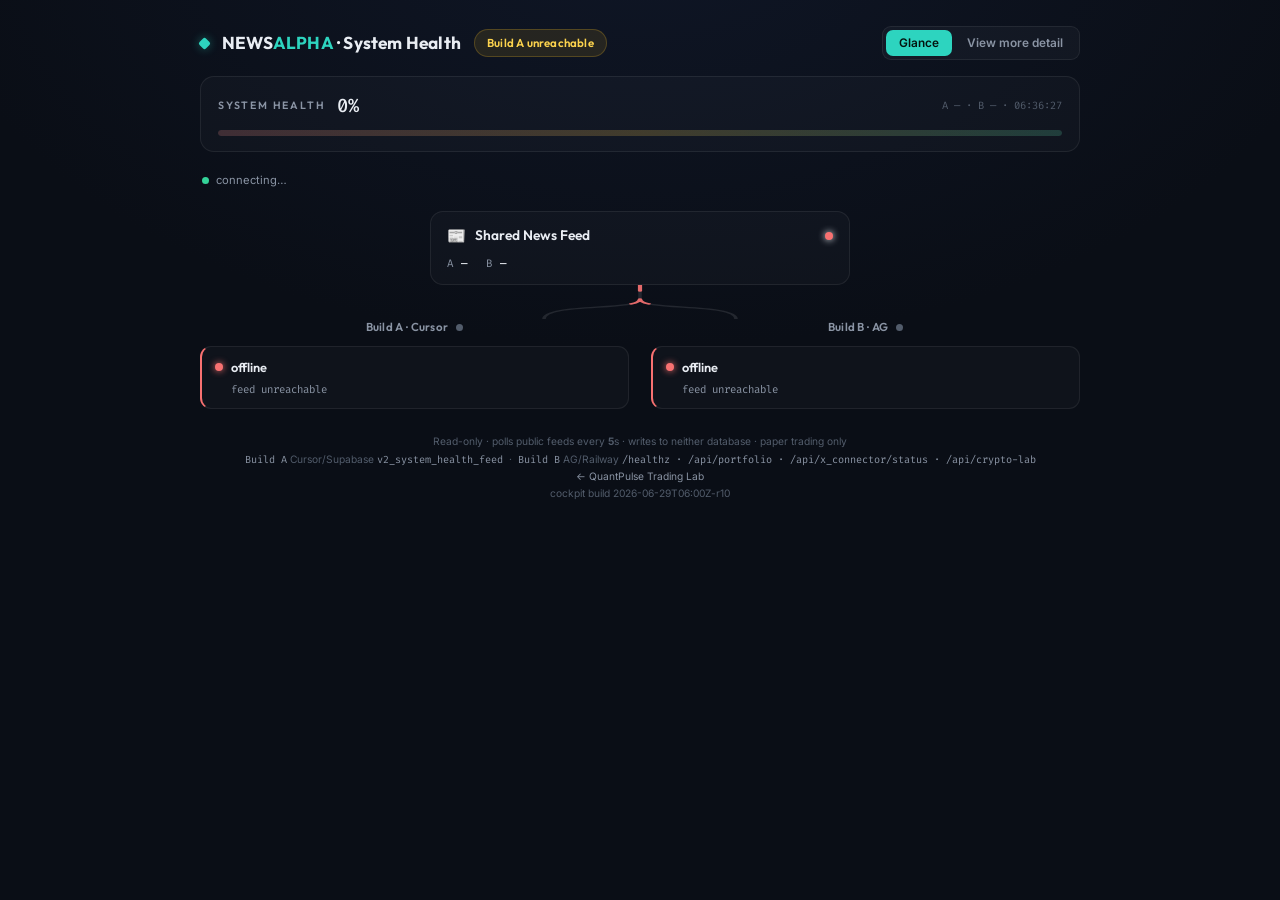
==== commit fb879c5f: "cockpit: add queue-depth liveness check on news feed card RSS pending >5000 forces red, >2000 forces" ====
--- a/cockpit/index.html
+++ b/cockpit/index.html
@@ -306,7 +306,7 @@
     var offCap=function(s){return (!mktOpen||noOpens)&&s==="red"?"amber":s;};
     var nf=(pipe.news_feed||{}).signals||{},dl=(pipe.dashboard||{}).signals||{};
     var st=function(id){return (pipe[id]||{}).status||"amber";};
-    var newsFeed={status:st("news_feed"),stats:[["rss",ageStr(num(nf.rss_age_minutes))],["pending",fmt(nf.rss_pending)]]};
+    var newsFeed=(function(){var ns=st("news_feed");var pend=num(nf.rss_pending);if(pend>5000)ns="red";else if(pend>2000&&ns!=="red")ns="amber";return {status:ns,stats:[["rss",ageStr(num(nf.rss_age_minutes))],["pending",fmt(pend)]]};})();;
     var cols={
       scanner:{status:st("scanner"),stats:[["scan",ageStr(num(sc.scan_age_minutes))],["today",fmt(sc.headlines_today)]]},
       assess_gate:{status:st("assess_gate"),stats:[["signals",fmt(sc.signals_today)]]},
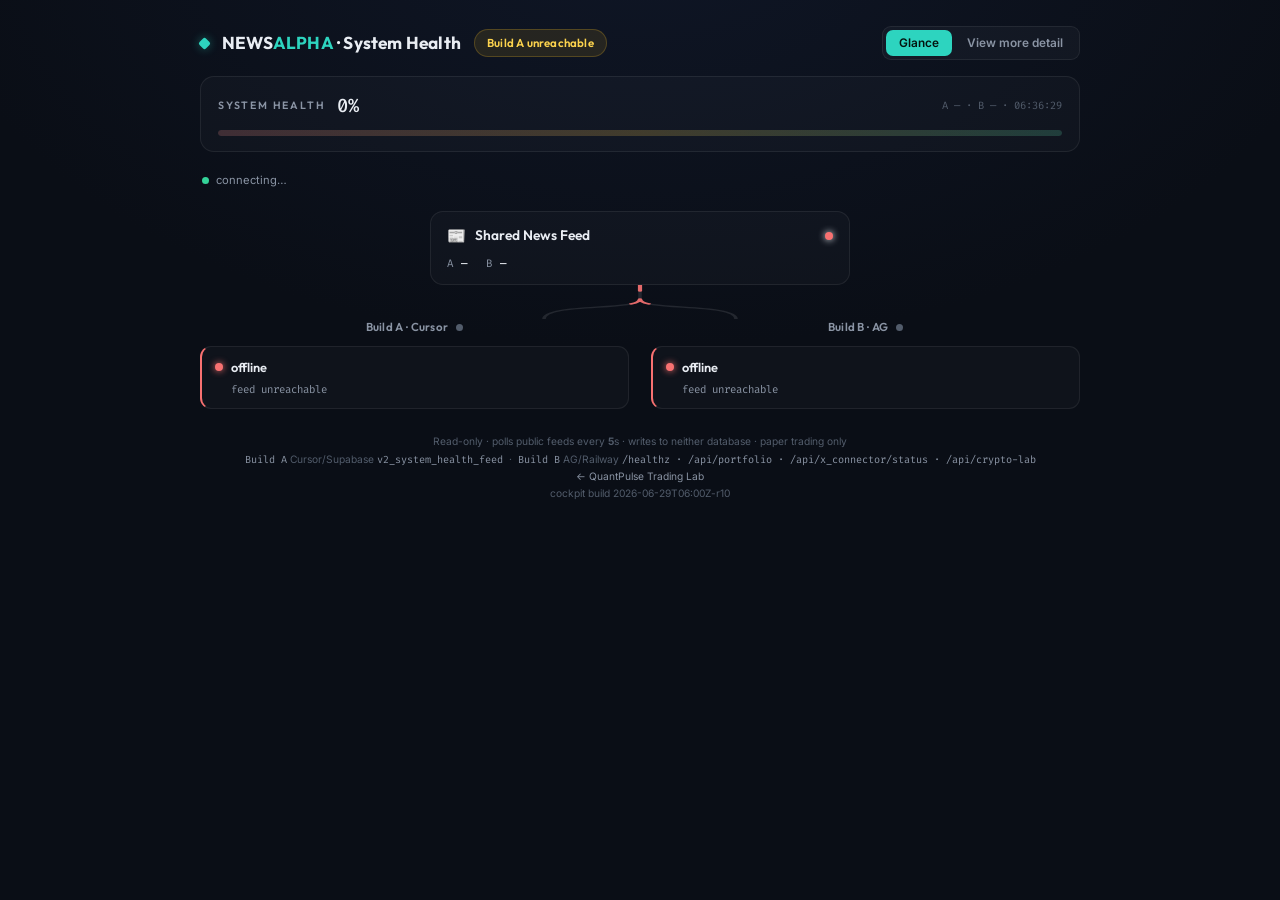
==== commit c80462cd: "fix: raise cockpit Execute mark-age thresholds above 5-min refresh cadence Before: amber at 2min, re" ====
--- a/cockpit/index.html
+++ b/cockpit/index.html
@@ -326,7 +326,7 @@
       {c:"US session",v:mk.in_us_cash_session?"OPEN":"closed",sev:mk.in_us_cash_session?"g":"a"}
     ];
     var lats=[{n:"RSS feed",m:num(nf.rss_age_minutes),a:10,r:30},{n:"Scanner",m:num(sc.scan_age_minutes),a:10,r:30},
-      {n:"Marks",m:num(lp.mark_age_minutes),a:mktOpen?2:480,r:mktOpen?5:1440},{n:"Intents",m:num(lp.intent_age_minutes),a:mktOpen?15:480,r:mktOpen?30:1440},{n:"Publisher",m:num(dl.publisher_age_minutes),a:25,r:60}];
+      {n:"Marks",m:num(lp.mark_age_minutes),a:mktOpen?7:480,r:mktOpen?12:1440},{n:"Intents",m:num(lp.intent_age_minutes),a:mktOpen?15:480,r:mktOpen?30:1440},{n:"Publisher",m:num(dl.publisher_age_minutes),a:25,r:60}];
     var gates=[{n:"freshness",v:score(st("news_feed"))},{n:"relevance",v:score(st("assess_gate"))},{n:"sentiment",v:score(st("execute"))},{n:"duplicate",v:score(st("scanner"))}];
     /* Wire data.v2.json: equity, CryptoLab, positions, leader */
     var eq=NaN,eqCurve=[],eqSub="Connecting…",clab=null,clpos=[],clAvail=false,leader=null,opens=NaN;
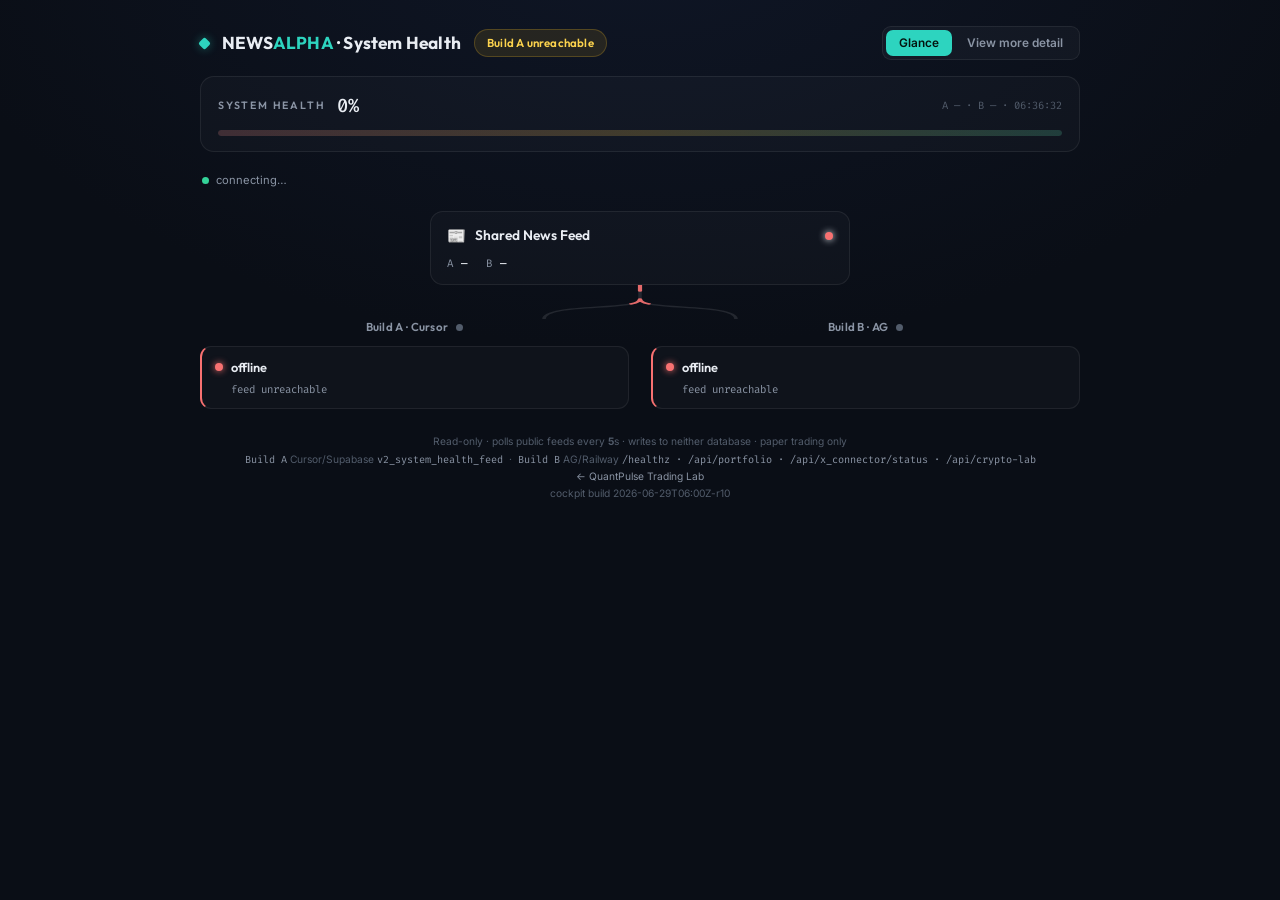
==== commit 2296acaf: "TRA-154: Cockpit ledger card shows drift dollars instead of book count - Build A view: compute total" ====
--- a/cockpit/index.html
+++ b/cockpit/index.html
@@ -312,13 +312,13 @@
       assess_gate:{status:st("assess_gate"),stats:[["signals",fmt(sc.signals_today)]]},
       size:{status:offCap(st("size")),stats:[["intents",fmt(lp.open_intents)]]},
       execute:(function(){var es=offCap(st("execute"));var markMin=num(lp.mark_age_minutes);var hasOpens=num(lp.open_intents)>0||num(acc.matrix_open_count||0)>0;var markThresh=mktOpen?30:1440;if(hasOpens&&markMin>markThresh){es="red";}return {status:es,stats:[["open",fmt(lp.open_intents)],["mark",ageStr(markMin)]]};})(),
-      ledger:{status:st("ledger"),stats:[["drift",fmt(acc.books_with_drift)],["viol",fmt(acc.invariant_violations_24h)]]},
+      ledger:(function(){var driftUsd=0;(acc.drift_books||[]).forEach(function(b){driftUsd+=Math.abs(num(b.recon_drift)||0);});return {status:st("ledger"),stats:[["drift","$"+Math.round(driftUsd).toLocaleString()],["viol",fmt(acc.invariant_violations_24h)]]};})(),
       dashboard:(function(){var ds=st("dashboard");if(ds==="amber"&&dv)ds="green";if(ds==="amber"&&!dv)ds="red";var pubAge=num(dl.publisher_age_minutes);return {status:ds,stats:[["pub",ageStr(pubAge)],["feed",dv?"live":"down"]]};})()
     };
     var details=[
       {c:"Overall",v:(d.overall||"—").toUpperCase(),sev:sev(d.overall)},
       {c:"Open intents",v:fmt(lp.open_intents)},{c:"Active books",v:fmt(acc.active_books)},
-      {c:"Books w/ drift",v:fmt(acc.books_with_drift),sev:num(acc.books_with_drift)>0?"a":"g"},
+      {c:"Recon drift",v:(function(){var d=0;(acc.drift_books||[]).forEach(function(b){d+=Math.abs(num(b.recon_drift)||0);});return d>0?"$"+Math.round(d).toLocaleString():"$0";})(),sev:(function(){var d=0;(acc.drift_books||[]).forEach(function(b){d+=Math.abs(num(b.recon_drift)||0);});return d>1?"a":"g";})()},
       {c:"Ledger viol. 24h",v:fmt(acc.invariant_violations_24h),sev:num(acc.invariant_violations_24h)>0?"r":"g"},
       {c:"Headlines today",v:fmt(sc.headlines_today)},
       {c:"Last trade",v:ageStr(num(lt.age_minutes))+(isNaN(num(lt.age_minutes))?"":" ago"),s:lt.at?String(lt.at).slice(5,16).replace("T"," "):""},
@@ -343,6 +343,10 @@
         var bPct=(bEq-bStart)/bStart*100;
         if(leader===null||bPct>leader.pct)leader={name:b.book_key||b.portfolio||"book",pct:bPct,usd:bEq-bStart,val:bEq};
       }
+      /* Build equity curve from book_metrics (starting → current) */
+      var totalStart=0,totalCur=0;
+      for(var j=0;j<bm.length;j++){var bj=bm[j];totalStart+=num(bj.starting_balance||10000);totalCur+=num(bj.marked_equity||bj.starting_balance||10000);}
+      if(totalStart>0&&totalCur>0)eqCurve=[totalStart,totalCur];
       /* CryptoLab from data.v2.json */
       var cl=dv.cryptolab||{};
       var clAcct=cl.account||{};
@@ -388,9 +392,9 @@
     var inSess=!!hz.in_session, scanMin=num(hz.scanner_age_sec)/60;
     var xpollMin=xc.last_poll?(Date.now()-parseTs(xc.last_poll))/60000:NaN;
     if(xpollMin<0)xpollMin=0;
-    var strat=pf.strategies||{},openPos=0,driftBooks=0,viol=0,nb=0;
+    var strat=pf.strategies||{},openPos=0,driftBooks=0,totalDriftUsd=0,viol=0,nb=0;
     var leader=null;
-    for(var k in strat){if(!strat.hasOwnProperty(k))continue;var s=strat[k];nb++;openPos+=num(s.open_positions_count)||0;if(Math.abs(num(s.drift)||0)>0.01)driftBooks++;if(s.accounting_ok===false)viol++;
+    for(var k in strat){if(!strat.hasOwnProperty(k))continue;var s=strat[k];nb++;openPos+=num(s.open_positions_count)||0;var sDrift=Math.abs(num(s.drift)||0);if(sDrift>0.01){driftBooks++;totalDriftUsd+=sDrift;}if(s.accounting_ok===false)viol++;
       var rp=num(s.pnl_percentage);if(!isNaN(rp)&&(leader===null||rp>leader.pct))leader={name:k,pct:rp,usd:num(s.total_pnl),val:num(s.total_value)};}
     // CryptoLab (lab book) competes for leader too
     if(cl&&cl.portfolio&&!isNaN(num(cl.portfolio.pnl_pct))){var cp=num(cl.portfolio.pnl_pct);if(leader===null||cp>leader.pct)leader={name:"cryptolab",pct:cp,usd:num(cl.portfolio.total_pnl),val:num(cl.portfolio.equity)};}
@@ -408,7 +412,7 @@
       assess_gate:{status:assessS,stats:[["open",fmt(xc.opened)],["rej",fmt(xc.rejected)]]},
       size:{status:sizeS,stats:[["books",havePf?String(nb):"—"]]},
       execute:{status:execS,stats:[["pos",havePf?String(openPos):"—"],["X",fmt(xc.opened)]]},
-      ledger:{status:ledgerS,stats:[["drift",havePf?String(driftBooks):"—"],["viol",havePf?String(viol):"—"]]},
+      ledger:{status:ledgerS,stats:[["drift",havePf?"$"+Math.round(totalDriftUsd).toLocaleString():"—"],["viol",havePf?String(viol):"—"]]},
       dashboard:{status:dashS,stats:[["status",hz.status||"—"],["up",ageStr(num(hz.uptime_sec)/60)]]}
     };
     var clab=null;
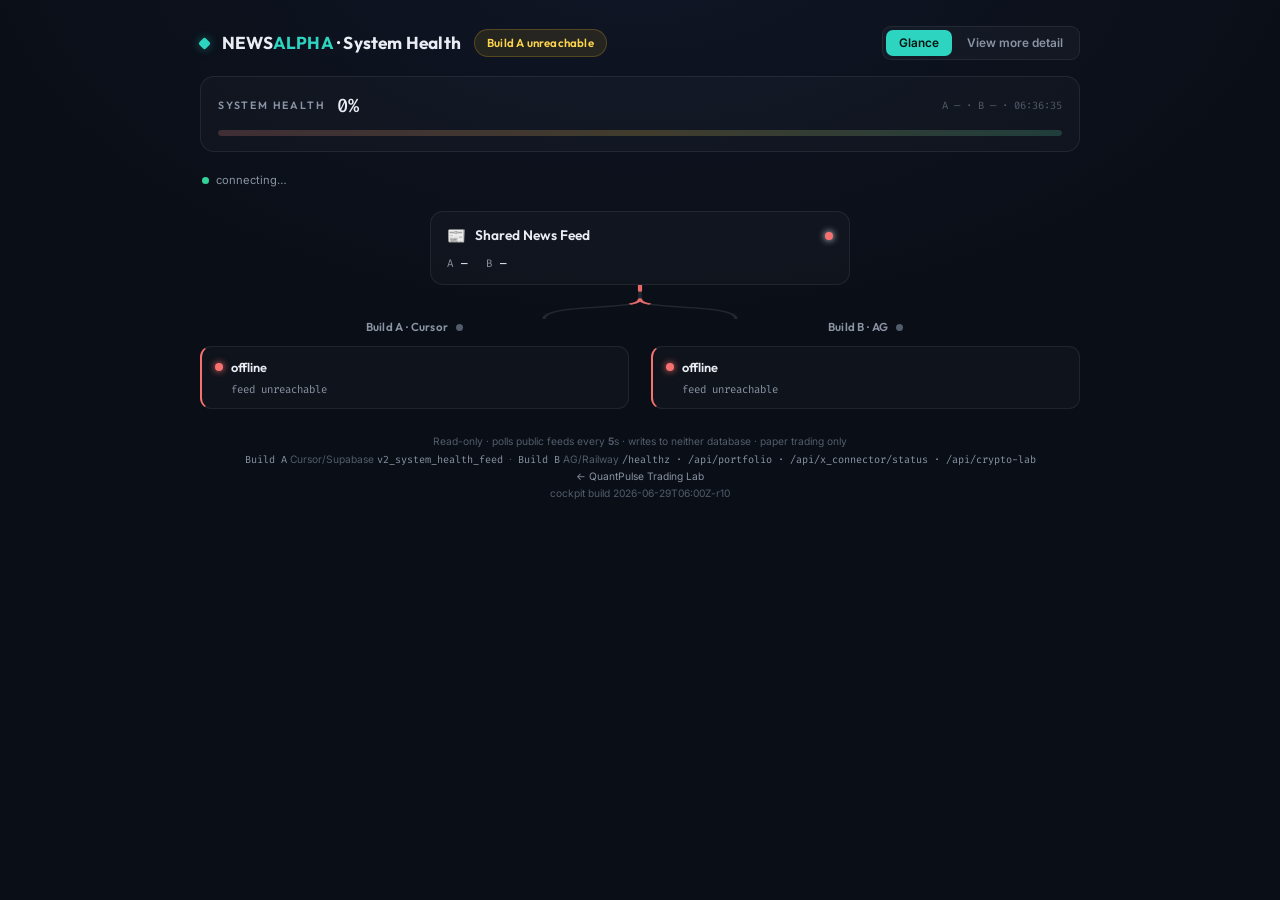
==== commit 02f1970d: "TRA-160: rewire Dashboard health node to verify data accuracy, not liveness Build A: fetch v2_dashbo" ====
--- a/cockpit/index.html
+++ b/cockpit/index.html
@@ -286,15 +286,22 @@
   var o=opts||{};o.signal=c.signal;o.cache="no-store";
   return fetch(url,o).then(function(r){clearTimeout(to);return r;},function(e){clearTimeout(to);throw e;});}
 
-/* ---------- Build A: Cursor RPC + data.v2.json for equity/CryptoLab ---------- */
-var CUR_DATA='https://j2itamah.github.io/trading-dashboard/data.v2.json';
+/* ---------- Build A: Cursor RPC + Supabase cache for equity/CryptoLab ---------- */
+var CUR_CACHE='https://alxtkdebryheweqbqlts.supabase.co/rest/v1/v2_dashboard_cache?id=eq.1&select=data,generated_at';
+var CUR_TRUTH='https://alxtkdebryheweqbqlts.supabase.co/rest/v1/v2_book_metrics?select=book_key,open_count,closed_count,marked_equity';
 function loadA(){
-  var healthP=fetchT(CUR_RPC,{method:"POST",headers:{"apikey":CUR_KEY,"Authorization":"Bearer "+CUR_KEY,"Content-Type":"application/json"},body:"{}"})
+  var hdr={"apikey":CUR_KEY,"Authorization":"Bearer "+CUR_KEY};
+  var healthP=fetchT(CUR_RPC,{method:"POST",headers:Object.assign({"Content-Type":"application/json"},hdr),body:"{}"})
     .then(function(r){if(!r.ok)throw new Error("rpc "+r.status);return r.json();})
     .catch(function(){return null;});
-  var dataP=fetchT(CUR_DATA+'?t='+Date.now()).then(function(r){if(!r.ok)throw new Error("data "+r.status);return r.json();}).catch(function(){return null;});
-  return Promise.all([healthP,dataP]).then(function(res){
-    var d=res[0],dv=res[1];
+  var dataP=fetchT(CUR_CACHE,{headers:hdr},15000)
+    .then(function(r){if(!r.ok)throw new Error("cache "+r.status);return r.json();})
+    .then(function(rows){if(!rows||!rows.length)return null;var o=rows[0].data||{};o._generated_at=rows[0].generated_at||'';return o;})
+    .catch(function(){return null;});
+  var truthP=fetchT(CUR_TRUTH,{headers:hdr})
+    .then(function(r){return r.ok?r.json():null;}).catch(function(){return null;});
+  return Promise.all([healthP,dataP,truthP]).then(function(res){
+    var d=res[0],dv=res[1],truth=res[2];
     if(!d&&!dv)throw new Error("Build A unreachable");
     if(Array.isArray(d))d=d[0];
     if(!d)d={};
@@ -313,8 +320,26 @@
       size:{status:offCap(st("size")),stats:[["intents",fmt(lp.open_intents)]]},
       execute:(function(){var es=offCap(st("execute"));var markMin=num(lp.mark_age_minutes);var hasOpens=num(lp.open_intents)>0||num(acc.matrix_open_count||0)>0;var markThresh=mktOpen?30:1440;if(hasOpens&&markMin>markThresh){es="red";}return {status:es,stats:[["open",fmt(lp.open_intents)],["mark",ageStr(markMin)]]};})(),
       ledger:(function(){var driftUsd=0;(acc.drift_books||[]).forEach(function(b){driftUsd+=Math.abs(num(b.recon_drift)||0);});return {status:st("ledger"),stats:[["drift","$"+Math.round(driftUsd).toLocaleString()],["viol",fmt(acc.invariant_violations_24h)]]};})(),
-      dashboard:(function(){var ds=st("dashboard");if(ds==="amber"&&dv)ds="green";if(ds==="amber"&&!dv)ds="red";var pubAge=num(dl.publisher_age_minutes);return {status:ds,stats:[["pub",ageStr(pubAge)],["feed",dv?"live":"down"]]};})()
+      dashboard:(function(){
+        var ds="red",issues=[],cacheAge=NaN;
+        if(dv&&dv._generated_at){cacheAge=(Date.now()-parseTs(dv._generated_at))/60000;if(cacheAge<0)cacheAge=0;}
+        if(!dv){ds="red";issues.push("cache unreachable");}
+        else if(cacheAge>30){ds="red";issues.push("stale >30m");}
+        else if(cacheAge>10){ds="amber";issues.push("stale >10m");}
+        else{ds="green";}
+        if(dv&&truth&&ds!=="red"){
+          var cacheBm=dv.book_metrics||[],tOpen=0,tClosed=0,tEq=0,cOpen=0,cClosed=0,cEq=0;
+          (truth||[]).forEach(function(t){tOpen+=num(t.open_count);tClosed+=num(t.closed_count);tEq+=num(t.marked_equity);});
+          cacheBm.forEach(function(b){cOpen+=num(b.open_count);cClosed+=num(b.closed_count);cEq+=num(b.marked_equity);});
+          if(Math.abs(tOpen-cOpen)>0){ds="red";issues.push("open mismatch: cache="+cOpen+" db="+tOpen);}
+          if(Math.abs(tClosed-cClosed)>2&&ds!=="red"){ds="amber";issues.push("closed drift");}
+          if(tEq>0&&Math.abs(tEq-cEq)/tEq>0.01&&ds!=="red"){ds="amber";issues.push("equity drift");}
+          if(cacheBm.length===0&&truth.length>0){ds="red";issues.push("cache empty, DB has "+truth.length+" books");}
+        }
+        return {status:ds,stats:[["age",ageStr(cacheAge)],["match",issues.length?issues.length+"✗":"✓"]],_issues:issues};
+      })()
     };
+    for(var ni=0;ni<nodes.length;ni++){if(nodes[ni].id==="dashboard"){nodes[ni].status=cols.dashboard.status;nodes[ni].summary=cols.dashboard._issues&&cols.dashboard._issues.length?cols.dashboard._issues[0]:"verified ✓";break;}}
     var details=[
       {c:"Overall",v:(d.overall||"—").toUpperCase(),sev:sev(d.overall)},
       {c:"Open intents",v:fmt(lp.open_intents)},{c:"Active books",v:fmt(acc.active_books)},
@@ -405,15 +430,31 @@
     var sizeS=!havePf?"red":(isNaN(num(pf.total_equity))?"red":"green");
     var execS=!havePf?"red":"green";
     var ledgerS=!havePf?"red":(viol>0?"red":(driftBooks>0?"amber":"green"));
-    var dashS=hz.status==="ok"?"green":(hz.status?"amber":"red");
     var newsFeed={status:feedS,stats:[["scan",ageStr(scanMin)],["X poll",ageStr(xpollMin)]]};
+    var dashNode=(function(){
+      var ds="red",issues=[];
+      if(!haveHz){ds="red";issues.push("healthz down");}
+      else if(hz.status!=="ok"){ds="amber";issues.push("status="+hz.status);}
+      else{ds="green";}
+      if(havePf&&ds!=="red"){
+        var snapAge=num(hz.snapshot_age_sec||0)/60;
+        if(snapAge>30){ds="red";issues.push("snapshot >30m");}
+        else if(snapAge>10&&ds==="green"){ds="amber";issues.push("snapshot >10m");}
+        var apiOpen=openPos,apiBooks=nb,apiEq=num(pf.total_equity);
+        if(apiBooks>0&&apiEq===0){ds="red";issues.push("equity $0 with "+apiBooks+" books");}
+        for(var sk in strat){if(!strat.hasOwnProperty(sk))continue;var sv=strat[sk];
+          if(num(sv.total_value)===0&&(num(sv.open_positions_count)>0||num(sv.trade_count)>0)){
+            ds=ds==="green"?"amber":ds;issues.push(sk+" shows $0 with trades");break;}}
+      }
+      return {status:ds,stats:[["status",hz.status||"—"],["match",issues.length?issues.length+"✗":"✓"]]};
+    })();
     var cols={
       scanner:{status:scanS,stats:[["scan",ageStr(scanMin)],["X",ageStr(xpollMin)]]},
       assess_gate:{status:assessS,stats:[["open",fmt(xc.opened)],["rej",fmt(xc.rejected)]]},
       size:{status:sizeS,stats:[["books",havePf?String(nb):"—"]]},
       execute:{status:execS,stats:[["pos",havePf?String(openPos):"—"],["X",fmt(xc.opened)]]},
       ledger:{status:ledgerS,stats:[["drift",havePf?"$"+Math.round(totalDriftUsd).toLocaleString():"—"],["viol",havePf?String(viol):"—"]]},
-      dashboard:{status:dashS,stats:[["status",hz.status||"—"],["up",ageStr(num(hz.uptime_sec)/60)]]}
+      dashboard:dashNode
     };
     var clab=null;
     if(cl&&cl.portfolio&&!isNaN(num(cl.portfolio.total_pnl))){var p=cl.portfolio;clab={pnl:num(p.total_pnl),pct:num(p.pnl_pct),equity:num(p.equity)};}
@@ -425,7 +466,7 @@
       {id:"size",label:"Size",ico:"📐",status:sizeS,summary:nb+" books · risk sizing",signals:{books:nb,total_cash:pf.total_cash}},
       {id:"execute",label:"Execute",ico:"⚡",status:execS,summary:"open pos="+openPos+" · X opened="+fmt(xc.opened),signals:{open_positions:openPos,x_opened:xc.opened,deployed:pf.total_deployed}},
       {id:"ledger",label:"Ledger",ico:"📒",status:ledgerS,summary:"drift_books="+driftBooks+" violations="+viol,signals:{drift_books:driftBooks,violations:viol,books:nb}},
-      {id:"dashboard",label:"Dashboard",ico:"📊",status:dashS,summary:"status="+(hz.status||"?")+" · up "+ageStr(num(hz.uptime_sec)/60),signals:hz}
+      {id:"dashboard",label:"Dashboard",ico:"📊",status:dashNode.status,summary:"status="+(hz.status||"?")+" · "+(dashNode.stats[1][1]==="✓"?"verified":"issues"),signals:hz}
     ];
     var details=[
       {c:"Total equity",v:money(pf.total_equity),s:havePf?"cash "+money(pf.total_cash):""},
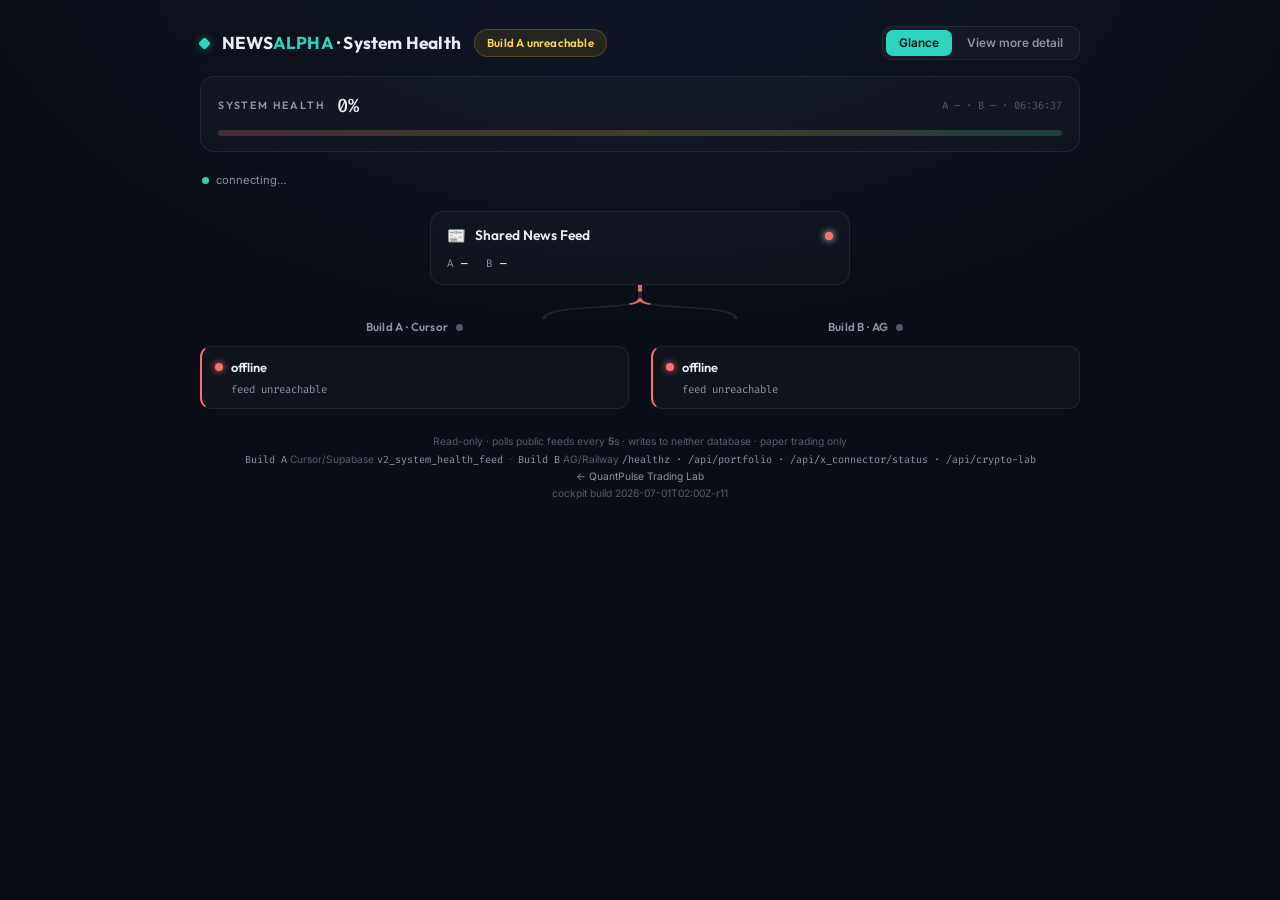
==== commit a6922f87: "TRA-131: make cockpit health accurate — remove false greens, add correctness guards - Remove offCap(" ====
--- a/cockpit/index.html
+++ b/cockpit/index.html
@@ -235,12 +235,13 @@
     <div class="grid">
       <div class="panel col-8"><h3><span class="g"></span>Detail Cards</h3><div class="metrics" id="detailCards"></div></div>
       <div class="panel col-4 spark"><h3><span class="g"></span>Equity Curve</h3><div class="sv mono" id="eqVal">—</div><canvas id="eqSpark" width="320" height="58"></canvas><div class="s mono" style="font-size:.58rem;color:var(--dim)" id="eqSub"></div></div>
-      <div class="panel col-4"><h3><span class="g"></span>Gate Decisions <span style="color:var(--dim);font-weight:400;letter-spacing:0;text-transform:none">· derived</span></h3><div id="gateBars"></div></div>
+      <div class="panel col-4"><h3><span class="g"></span>Pipeline Metrics <span style="color:var(--dim);font-weight:400;letter-spacing:0;text-transform:none">· live</span></h3><div id="gateBars"></div></div>
       <div class="panel col-4"><h3><span class="g"></span>Ingestion Latencies</h3><div id="latRows"></div></div>
       <div class="panel col-4 spark"><h3><span class="g"></span>Scanner Uptime <span style="color:var(--dim);font-weight:400;letter-spacing:0;text-transform:none">· derived</span></h3><div class="sv mono" id="upVal">—</div><canvas id="upSpark" width="320" height="58"></canvas><div class="s mono" style="font-size:.58rem;color:var(--dim)" id="upSub"></div></div>
       <div class="panel col-12"><h3><span class="g"></span>Industry Verticals <span style="color:var(--dim);font-weight:400;letter-spacing:0;text-transform:none">· TRA-136</span></h3><div id="vertScorecard" class="vsc"></div></div>
       <div class="panel col-12"><h3><span class="g"></span>Confidence vs Success <span style="color:var(--dim);font-weight:400;letter-spacing:0;text-transform:none">· TRA-94</span></h3><div id="confScorecard" class="csc"></div></div>
       <div class="panel col-12"><h3><span class="g"></span>Edge-Proof &amp; Prop-Firm Readiness <span style="color:var(--dim);font-weight:400;letter-spacing:0;text-transform:none">· TRA-138</span></h3><div id="edgeProofPanel" class="vsc"></div></div>
+      <div class="panel col-12"><h3><span class="g"></span>Correctness Guards <span style="color:var(--dim);font-weight:400;letter-spacing:0;text-transform:none">· TRA-131</span></h3><div id="guardsPanel" style="font-size:.7rem"></div></div>
       <div class="panel col-12"><h3><span class="g"></span>Live Event Log</h3><div class="log" id="eventLog"></div></div>
     </div>
   </section>
@@ -309,16 +310,14 @@
     var nodes=DEEP_NODES.map(function(n){var p=pipe[n.id]||{};return {id:n.id,label:n.label,ico:n.ico,status:p.status||"amber",summary:p.summary||"",signals:p.signals||{}};});
     var acc=d.accounting||{},lp=d.loop||{},sc=d.scanner||{},tg=d.telegram||{},lt=d.last_trade||{},mk=(d.market||{});
     var mktOpen=!!mk.in_us_cash_session;
-    var noOpens=num(lp.open_intents)===0&&num(acc.matrix_open_count||0)===0;
-    var offCap=function(s){return (!mktOpen||noOpens)&&s==="red"?"amber":s;};
     var nf=(pipe.news_feed||{}).signals||{},dl=(pipe.dashboard||{}).signals||{};
     var st=function(id){return (pipe[id]||{}).status||"amber";};
     var newsFeed=(function(){var ns=st("news_feed");var pend=num(nf.rss_pending);if(pend>5000)ns="red";else if(pend>2000&&ns!=="red")ns="amber";return {status:ns,stats:[["rss",ageStr(num(nf.rss_age_minutes))],["pending",fmt(pend)]]};})();;
     var cols={
       scanner:{status:st("scanner"),stats:[["scan",ageStr(num(sc.scan_age_minutes))],["today",fmt(sc.headlines_today)]]},
       assess_gate:{status:st("assess_gate"),stats:[["signals",fmt(sc.signals_today)]]},
-      size:{status:offCap(st("size")),stats:[["intents",fmt(lp.open_intents)]]},
-      execute:(function(){var es=offCap(st("execute"));var markMin=num(lp.mark_age_minutes);var hasOpens=num(lp.open_intents)>0||num(acc.matrix_open_count||0)>0;var markThresh=mktOpen?30:1440;if(hasOpens&&markMin>markThresh){es="red";}return {status:es,stats:[["open",fmt(lp.open_intents)],["mark",ageStr(markMin)]]};})(),
+      size:{status:st("size"),stats:[["intents",fmt(lp.open_intents)],["mkt",mktOpen?"open":"closed"]]},
+      execute:(function(){var es=st("execute");var markMin=num(lp.mark_age_minutes);var hasOpens=num(lp.open_intents)>0||num(acc.matrix_open_count||0)>0;var markThresh=mktOpen?30:1440;if(hasOpens&&markMin>markThresh){es="red";}return {status:es,stats:[["open",fmt(lp.open_intents)],["mark",ageStr(markMin)]]};})(),
       ledger:(function(){var driftUsd=0;(acc.drift_books||[]).forEach(function(b){driftUsd+=Math.abs(num(b.recon_drift)||0);});return {status:st("ledger"),stats:[["drift","$"+Math.round(driftUsd).toLocaleString()],["viol",fmt(acc.invariant_violations_24h)]]};})(),
       dashboard:(function(){
         var ds="red",issues=[],cacheAge=NaN;
@@ -352,7 +351,10 @@
     ];
     var lats=[{n:"RSS feed",m:num(nf.rss_age_minutes),a:10,r:30},{n:"Scanner",m:num(sc.scan_age_minutes),a:10,r:30},
       {n:"Marks",m:num(lp.mark_age_minutes),a:mktOpen?7:480,r:mktOpen?12:1440},{n:"Intents",m:num(lp.intent_age_minutes),a:mktOpen?15:480,r:mktOpen?30:1440},{n:"Publisher",m:num(dl.publisher_age_minutes),a:25,r:60}];
-    var gates=[{n:"freshness",v:score(st("news_feed"))},{n:"relevance",v:score(st("assess_gate"))},{n:"sentiment",v:score(st("execute"))},{n:"duplicate",v:score(st("scanner"))}];
+    var rssAge=num(nf.rss_age_minutes);var aFreshPct=isNaN(rssAge)?0:clamp(Math.round(100-rssAge*2),0,100);
+    var aHdlToday=num(sc.headlines_today);var aThrPct=aHdlToday>0?clamp(Math.round(Math.min(aHdlToday,200)/2),0,100):0;
+    var aSigToday=num(sc.signals_today);var aGatePct=aSigToday>0&&aHdlToday>0?clamp(Math.round(aSigToday/aHdlToday*100),0,100):0;
+    var gates=[{n:"feed freshness",v:aFreshPct},{n:"throughput today",v:aThrPct},{n:"signal rate",v:aGatePct},{n:"scanner",v:score(st("scanner"))}];
     /* Wire data.v2.json: equity, CryptoLab, positions, leader */
     var eq=NaN,eqCurve=[],eqSub="Connecting…",clab=null,clpos=[],clAvail=false,leader=null,opens=NaN;
     if(dv){
@@ -397,7 +399,7 @@
       }
       details.push({c:"Open positions",v:String(isNaN(opens)?0:opens),s:"across all books"});
     }
-    return {build:"A",overall:offCap(d.overall||"amber"),online:true,newsFeed:newsFeed,cols:cols,nodes:nodes,details:details,lats:lats,gates:gates,
+    return {build:"A",overall:d.overall||"amber",online:true,newsFeed:newsFeed,cols:cols,nodes:nodes,details:details,lats:lats,gates:gates,
       equity:eq,equityCurve:eqCurve,equitySub:eqSub,cryptolab:clab,cryptolabPositions:clpos,cryptolabAvail:clAvail,leader:leader,opens:opens,rejects:NaN};
   });
 }
@@ -409,11 +411,12 @@
     fetchT(AG+"/healthz"+t).then(function(r){return r.ok?r.json():null;}).catch(function(){return null;}),
     fetchT(AG+"/api/portfolio"+t).then(function(r){return r.ok?r.json():null;}).catch(function(){return null;}),
     fetchT(AG+"/api/x_connector/status"+t).then(function(r){return r.ok?r.json():null;}).catch(function(){return null;}),
-    fetchT(AG+"/api/crypto-lab"+t).then(function(r){return r.ok?r.json():null;}).catch(function(){return null;})
+    fetchT(AG+"/api/crypto-lab"+t).then(function(r){return r.ok?r.json():null;}).catch(function(){return null;}),
+    fetchT(AG+"/api/health"+t).then(function(r){return r.ok?r.json():null;}).catch(function(){return null;})
   ]).then(function(a){
-    var hz=a[0],pf=a[1],xc=a[2],cl=a[3];
+    var hz=a[0],pf=a[1],xc=a[2],cl=a[3],hlth=a[4];
     if(!hz&&!pf&&!xc)throw new Error("AG unreachable");
-    hz=hz||{};pf=pf||{};xc=xc||{};
+    hz=hz||{};pf=pf||{};xc=xc||{};hlth=hlth||{};
     var inSess=!!hz.in_session, scanMin=num(hz.scanner_age_sec)/60;
     var xpollMin=xc.last_poll?(Date.now()-parseTs(xc.last_poll))/60000:NaN;
     if(xpollMin<0)xpollMin=0;
@@ -428,7 +431,8 @@
     var scanS=!haveHz?"red":(inSess?stMin(scanMin,10,30):(isNaN(scanMin)?"red":(scanMin>240?"amber":"green")));
     var assessS=!haveXc?"amber":(xc.enabled?"green":"amber");
     var sizeS=!havePf?"red":(isNaN(num(pf.total_equity))?"red":"green");
-    var execS=!havePf?"red":"green";
+    var lastCycleMin=hlth.last_cycle_at?(Date.now()-parseTs(hlth.last_cycle_at))/60000:NaN;
+    var execS=!havePf?"red":(inSess&&(isNaN(lastCycleMin)||lastCycleMin>30)?"amber":"green");
     var ledgerS=!havePf?"red":(viol>0?"red":(driftBooks>0?"amber":"green"));
     var newsFeed={status:feedS,stats:[["scan",ageStr(scanMin)],["X poll",ageStr(xpollMin)]]};
     var dashNode=(function(){
@@ -481,10 +485,17 @@
       {c:"Uptime",v:ageStr(num(hz.uptime_sec)/60),sev:hz.status==="ok"?"g":"a"}
     ];
     var lats=[{n:"Scanner",m:scanMin,a:10,r:30},{n:"X poll",m:xpollMin,a:20,r:45},{n:"Last X signal",m:xpollMin,a:30,r:90}];
-    var gates=[{n:"freshness",v:score(feedS)},{n:"relevance",v:score(assessS)},{n:"sentiment",v:score(execS)},{n:"duplicate",v:score(scanS)}];
+    var ff=hlth.feed_freshness||{};
+    var sigAge=num(ff.signal_age_sec);var freshPct=isNaN(sigAge)?0:clamp(Math.round(100-sigAge/36),0,100);
+    var thrPct=num(ff.trades_24h)>0?clamp(Math.round(Math.min(num(ff.trades_24h),200)/2),0,100):0;
+    var gatePct=num(xc.rejected)+num(xc.opened)>0?Math.round(num(xc.opened)/(num(xc.opened)+num(xc.rejected))*100):0;
+    var zpSusp=hlth.zero_pnl_close_suspects||{};var zpCount=Object.keys(zpSusp).length;
+    var qualPct=zpCount===0?100:clamp(100-zpCount*20,0,100);
+    var gates=[{n:"feed freshness",v:freshPct},{n:"throughput 24h",v:thrPct},{n:"gate pass rate",v:gatePct},{n:"data quality",v:qualPct}];
     var curve=(pf.historical_daily_equities||[]).map(function(p){return num(p.equity);}).filter(function(x){return !isNaN(x);});
+    var correctness={max_drift:hlth.max_drift||0,negative_cash:hlth.negative_cash_books||[],stale_strategies:hlth.stale_strategies||[],zero_pnl:zpSusp,feeds_403:hlth.feeds_403||[]};
     return {build:"B",overall:nodes.reduce(function(o,n){return ORD[n.status]>ORD[o]?n.status:o;},"green"),online:true,
-      newsFeed:newsFeed,cols:cols,nodes:nodes,details:details,lats:lats,gates:gates,
+      newsFeed:newsFeed,cols:cols,nodes:nodes,details:details,lats:lats,gates:gates,correctness:correctness,
       equity:num(pf.total_equity),equityCurve:curve,equitySub:havePf?((pf.historical_daily_equities||[]).length+" day curve · live"):"—",
       cryptolab:clab,cryptolabPositions:clpos,cryptolabAvail:!!cl,leader:leader,opens:num(xc.opened),rejects:num(xc.rejected)};
   });
@@ -599,6 +610,7 @@
   drawSpark($("#eqSpark"),m.equityCurve&&m.equityCurve.length?m.equityCurve:[],m.overall==="red"?"#f87171":"#2dd4bf");
   var uh=S.upHist[m.build];$("#upVal").textContent=healthPct(m.nodes)+"%";$("#upSub").textContent=uh.length+" samples · 5s";
   drawSpark($("#upSpark"),uh,"#22d3ee");
+  renderGuards();
   var log=$("#eventLog");log.innerHTML="";
   S.events[m.build].forEach(function(e){var r=el("div","ev "+e.cls);r.innerHTML='<span class="t">'+e.t+'</span><span class="m">'+e.msg+'</span>';log.appendChild(r);});
 }
@@ -611,6 +623,30 @@
   ctx.beginPath();ctx.moveTo(X(0),Y(data[0]));for(var i=1;i<data.length;i++)ctx.lineTo(X(i),Y(data[i]));ctx.lineTo(X(data.length-1),H-pad);ctx.lineTo(X(0),H-pad);ctx.closePath();ctx.fillStyle=gr;ctx.fill();
   ctx.beginPath();ctx.moveTo(X(0),Y(data[0]));for(var j=1;j<data.length;j++)ctx.lineTo(X(j),Y(data[j]));ctx.strokeStyle=color;ctx.lineWidth=1.6;ctx.stroke();
   ctx.beginPath();ctx.arc(X(data.length-1),Y(data[data.length-1]),2.4,0,7);ctx.fillStyle=color;ctx.fill();
+}
+
+/* ---------- TRA-131: Correctness Guards ---------- */
+function renderGuards(){
+  var m=S.model[S.build];var box=$("#guardsPanel");if(!box)return;
+  if(!m||!m.correctness){box.innerHTML='<span style="color:var(--dim)">No correctness data (Build A does not expose guards yet)</span>';return;}
+  var c=m.correctness;var rows=[];
+  var driftS=c.max_drift<0.01?"green":c.max_drift<1?"amber":"red";
+  rows.push({guard:"Max cash drift",value:"$"+c.max_drift.toFixed(2),status:driftS,detail:driftS==="green"?"no drift":"drift detected across books"});
+  var ncS=c.negative_cash.length===0?"green":"red";
+  rows.push({guard:"Negative cash books",value:String(c.negative_cash.length),status:ncS,detail:ncS==="green"?"all books positive":c.negative_cash.map(function(b){return b.book+" ($"+b.cash+")";}).join(", ")});
+  var staleS=c.stale_strategies.length===0?"green":"amber";
+  rows.push({guard:"Stale strategies",value:String(c.stale_strategies.length),status:staleS,detail:staleS==="green"?"all active":c.stale_strategies.map(function(s){return s.book+" ("+s.last_trade_days_ago+"d, "+s.open_positions+" open)";}).join(", ")});
+  var zpKeys=Object.keys(c.zero_pnl);var zpS=zpKeys.length===0?"green":"amber";
+  rows.push({guard:"Zero-P&L close suspects",value:String(zpKeys.length),status:zpS,detail:zpS==="green"?"none":zpKeys.map(function(k){return k+" ("+c.zero_pnl[k].pct+"%)";}).join(", ")});
+  var f4S=c.feeds_403.length===0?"green":"red";
+  rows.push({guard:"Feed 403 errors",value:String(c.feeds_403.length),status:f4S,detail:f4S==="green"?"all feeds OK":c.feeds_403.join(", ")});
+  var html='<table style="width:100%;border-collapse:collapse;font-size:.7rem"><thead><tr style="border-bottom:1px solid var(--border);color:var(--dim)"><th style="text-align:left;padding:4px 8px">Guard</th><th style="text-align:center;padding:4px 8px">Status</th><th style="text-align:right;padding:4px 8px">Value</th><th style="text-align:left;padding:4px 8px">Detail</th></tr></thead><tbody>';
+  rows.forEach(function(r){
+    var dot=r.status==="green"?"🟢":r.status==="amber"?"🟡":"🔴";
+    html+='<tr style="border-bottom:1px solid rgba(255,255,255,.04)"><td style="padding:4px 8px">'+r.guard+'</td><td style="text-align:center;padding:4px 8px">'+dot+'</td><td style="text-align:right;padding:4px 8px;font-family:var(--fm)">'+r.value+'</td><td style="padding:4px 8px;color:var(--muted)">'+r.detail+'</td></tr>';
+  });
+  html+='</tbody></table>';
+  box.innerHTML=html;
 }
 
 /* ---------- TRA-136: Industry Verticals Scorecard ---------- */
@@ -894,7 +930,7 @@
 $("#newsFeed").classList.add("clickable");
 
 // TRA-89: build stamp + auto-refresh when a newer cockpit is deployed (defeats GitHub Pages HTML caching)
-var BUILD="2026-06-29T06:00Z-r10";
+var BUILD="2026-07-01T02:00Z-r11";
 $("#buildStamp").textContent="cockpit build "+BUILD;
 function checkVersion(){
   fetch("./index.html?cb="+Date.now(),{cache:"no-store"}).then(function(r){return r.text();}).then(function(t){
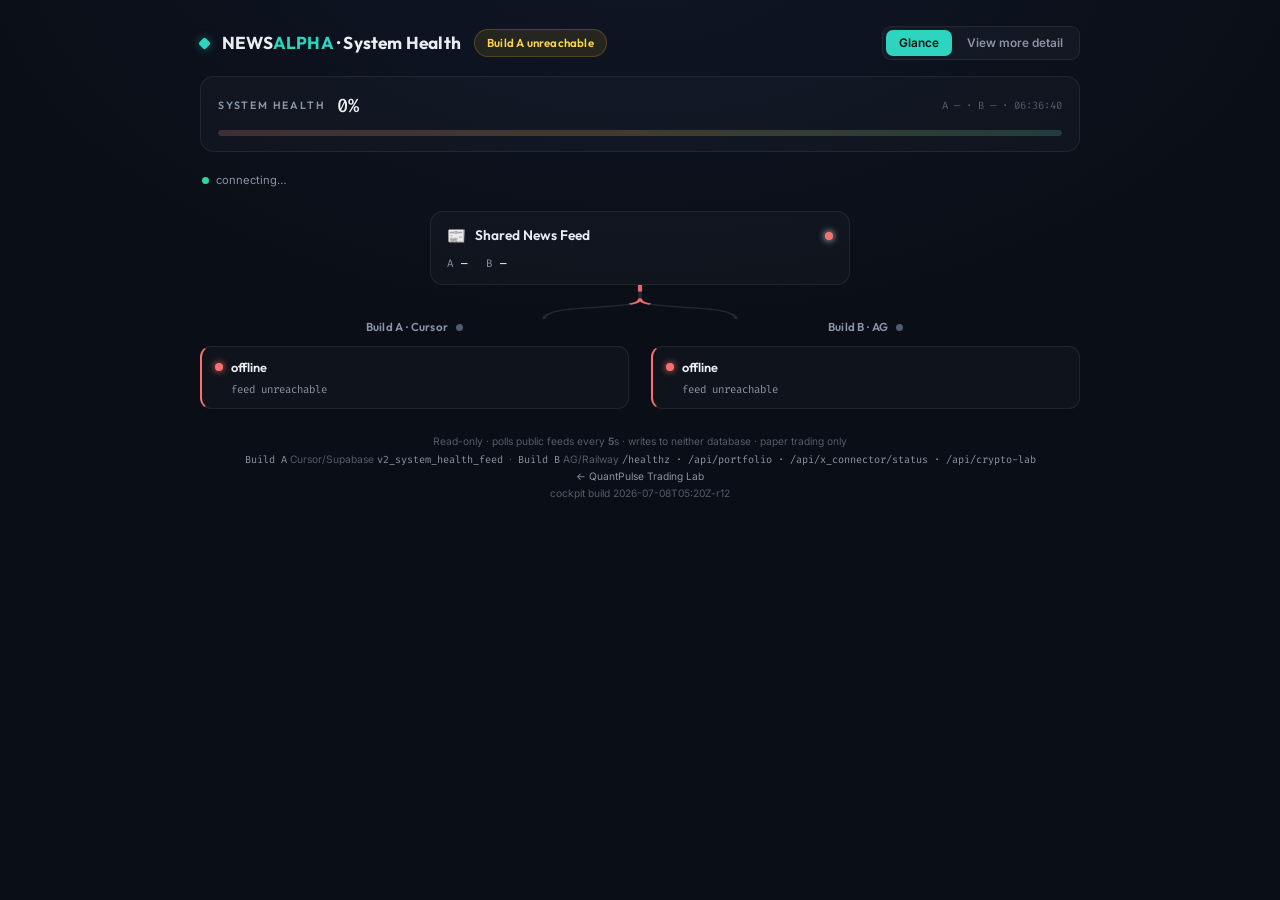
==== commit 68ced7bd: "Fix cockpit: vertical scorecard zeros + degraded status + win rate - v2_vertical_scorecard Supabase " ====
--- a/cockpit/index.html
+++ b/cockpit/index.html
@@ -292,7 +292,7 @@
 var CUR_TRUTH='https://alxtkdebryheweqbqlts.supabase.co/rest/v1/v2_book_metrics?select=book_key,open_count,closed_count,marked_equity';
 function loadA(){
   var hdr={"apikey":CUR_KEY,"Authorization":"Bearer "+CUR_KEY};
-  var healthP=fetchT(CUR_RPC,{method:"POST",headers:Object.assign({"Content-Type":"application/json"},hdr),body:"{}"})
+  var healthP=fetchT(CUR_RPC,{method:"POST",headers:Object.assign({"Content-Type":"application/json"},hdr),body:"{}"},15000)
     .then(function(r){if(!r.ok)throw new Error("rpc "+r.status);return r.json();})
     .catch(function(){return null;});
   var dataP=fetchT(CUR_CACHE,{headers:hdr},15000)
@@ -306,6 +306,8 @@
     if(!d&&!dv)throw new Error("Build A unreachable");
     if(Array.isArray(d))d=d[0];
     if(!d)d={};
+    // When RPC times out but cache is fresh, derive overall from cache health
+    if(!d.overall&&dv&&dv._generated_at){var cAge=(Date.now()-parseTs(dv._generated_at))/60000;if(cAge<10)d.overall="green";else if(cAge<30)d.overall="amber";else d.overall="red";}
     var pipe={};(d.pipeline||[]).forEach(function(n){pipe[n.id]=n;});
     var nodes=DEEP_NODES.map(function(n){var p=pipe[n.id]||{};return {id:n.id,label:n.label,ico:n.ico,status:p.status||"amber",summary:p.summary||"",signals:p.signals||{}};});
     var acc=d.accounting||{},lp=d.loop||{},sc=d.scanner||{},tg=d.telegram||{},lt=d.last_trade||{},mk=(d.market||{});
@@ -651,7 +653,7 @@
 
 /* ---------- TRA-136: Industry Verticals Scorecard ---------- */
 var VERT_URL="https://alxtkdebryheweqbqlts.supabase.co/rest/v1/v2_vertical_scorecard?select=*";
-var VERT_ICONS={crypto:"🪙",equities:"📈",ai:"🤖",quantum:"⚛️",political:"🏛️",tech:"💻"};
+var VERT_ICONS={crypto:"🪙",equities:"📈",ai:"🤖",quantum:"⚛️",political:"🏛️",tech:"💻",general:"📰"};
 function loadVerticals(){
   fetch(VERT_URL,{headers:{"apikey":CUR_KEY,"Authorization":"Bearer "+CUR_KEY}})
   .then(function(r){return r.ok?r.json():[];})
@@ -930,7 +932,7 @@
 $("#newsFeed").classList.add("clickable");
 
 // TRA-89: build stamp + auto-refresh when a newer cockpit is deployed (defeats GitHub Pages HTML caching)
-var BUILD="2026-07-01T02:00Z-r11";
+var BUILD="2026-07-08T05:20Z-r12";
 $("#buildStamp").textContent="cockpit build "+BUILD;
 function checkVersion(){
   fetch("./index.html?cb="+Date.now(),{cache:"no-store"}).then(function(r){return r.text();}).then(function(t){
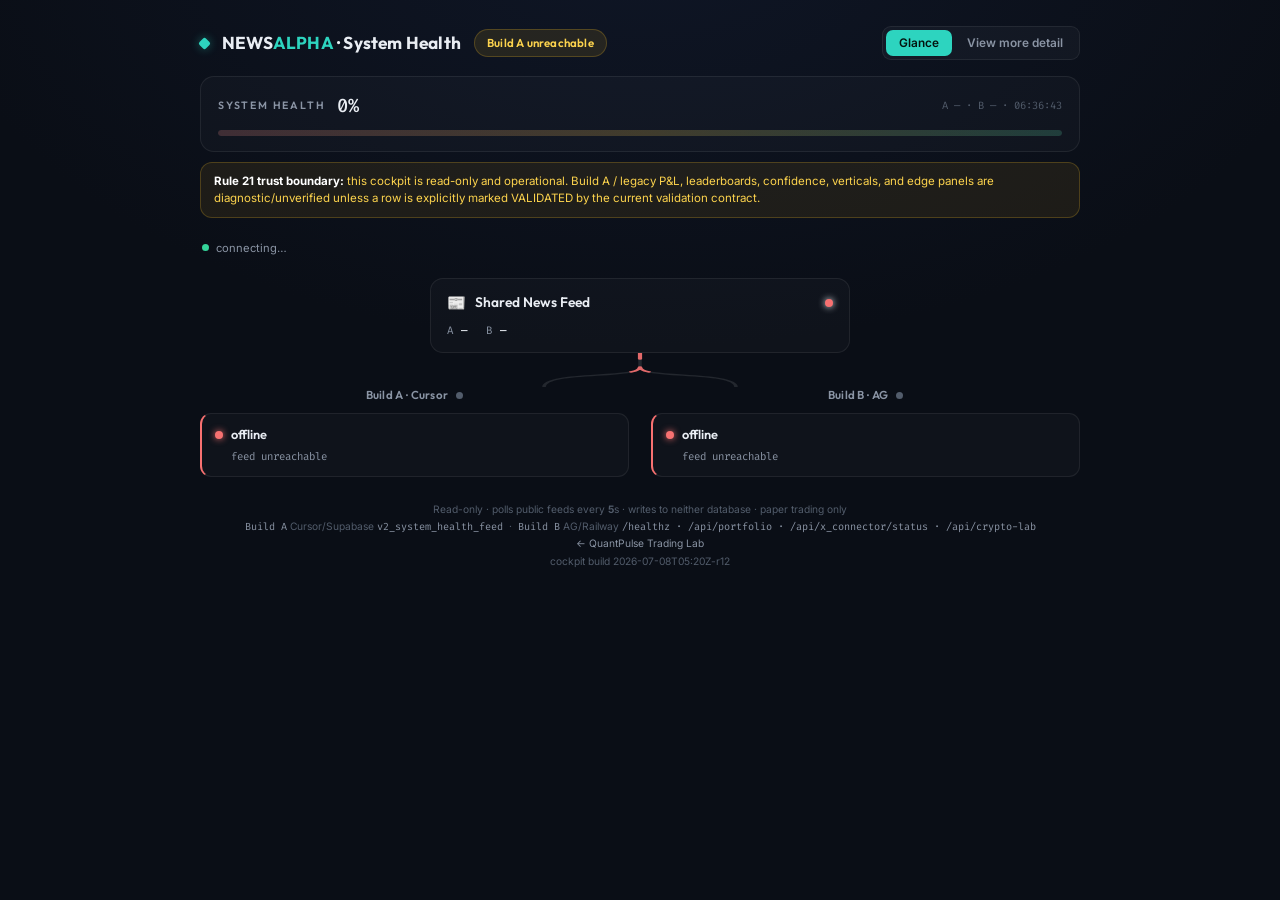
==== commit e4958fc9: "fix(ui): label legacy dashboards as unverified" ====
--- a/cockpit/index.html
+++ b/cockpit/index.html
@@ -63,6 +63,9 @@
   @keyframes beat{0%{box-shadow:0 0 0 0 var(--green-s)}70%{box-shadow:0 0 0 7px rgba(52,211,153,0)}100%{box-shadow:0 0 0 0 rgba(52,211,153,0)}}
   .live.a .b{background:var(--amber);animation:none;box-shadow:0 0 7px var(--amber-s)}
   .live.r .b{background:var(--red);animation:none;box-shadow:0 0 7px var(--red-s)}
+  .trust-note{background:rgba(251,191,36,.08);border:1px solid rgba(251,191,36,.22);color:#fcd34d;
+    border-radius:12px;padding:10px 13px;margin:10px 0 8px;font-size:.72rem;line-height:1.45}
+  .trust-note b{color:#fff;font-weight:700}
 
   /* ===== GLANCE map ===== */
   .nf{background:var(--card);border:1px solid var(--border);border-radius:13px;padding:13px 16px;margin:18px auto 0;max-width:420px;position:relative}
@@ -195,18 +198,23 @@
       </div>
       <div class="bar"><div class="trk"></div><div class="fl" id="healthFill"></div></div>
       <div class="clab" id="leaderRow" style="display:none">
-        <span class="t">🏆 Leader</span>
+        <span class="t">🏆 Diagnostic leader</span>
         <span class="v mono" id="leaderName">—</span>
         <span class="s mono" id="leaderPct"></span>
         <span class="s" style="color:var(--dim)" id="leaderScope"></span>
       </div>
-      <div class="clab clickable" id="clab" style="display:none" title="Open CryptoLab trades">
-        <span class="t">CryptoLab P&amp;L</span>
+      <div class="clab clickable" id="clab" style="display:none" title="Open diagnostic CryptoLab trades">
+        <span class="t">CryptoLab diagnostic P&amp;L</span>
         <span class="v mono" id="clVal">—</span>
         <span class="s mono" id="clSub"></span>
-        <span class="s" style="color:var(--dim)">· Build B · live</span>
-        <span class="drill" id="clDrill">› open trades</span>
+        <span class="s" style="color:var(--dim)">· legacy/unverified</span>
+        <span class="drill" id="clDrill">› diagnostic open trades</span>
       </div>
+    </div>
+    <div class="trust-note">
+      <b>Rule 21 trust boundary:</b> this cockpit is read-only and operational. Build A / legacy P&amp;L,
+      leaderboards, confidence, verticals, and edge panels are diagnostic/unverified unless a row is explicitly
+      marked VALIDATED by the current validation contract.
     </div>
     <div class="live" id="liveStrip"><span class="b"></span><span id="liveText">connecting…</span></div>
   </header>
@@ -234,13 +242,13 @@
     </div>
     <div class="grid">
       <div class="panel col-8"><h3><span class="g"></span>Detail Cards</h3><div class="metrics" id="detailCards"></div></div>
-      <div class="panel col-4 spark"><h3><span class="g"></span>Equity Curve</h3><div class="sv mono" id="eqVal">—</div><canvas id="eqSpark" width="320" height="58"></canvas><div class="s mono" style="font-size:.58rem;color:var(--dim)" id="eqSub"></div></div>
+      <div class="panel col-4 spark"><h3><span class="g"></span>Diagnostic Equity Curve</h3><div class="sv mono" id="eqVal">—</div><canvas id="eqSpark" width="320" height="58"></canvas><div class="s mono" style="font-size:.58rem;color:var(--dim)" id="eqSub"></div></div>
       <div class="panel col-4"><h3><span class="g"></span>Pipeline Metrics <span style="color:var(--dim);font-weight:400;letter-spacing:0;text-transform:none">· live</span></h3><div id="gateBars"></div></div>
       <div class="panel col-4"><h3><span class="g"></span>Ingestion Latencies</h3><div id="latRows"></div></div>
       <div class="panel col-4 spark"><h3><span class="g"></span>Scanner Uptime <span style="color:var(--dim);font-weight:400;letter-spacing:0;text-transform:none">· derived</span></h3><div class="sv mono" id="upVal">—</div><canvas id="upSpark" width="320" height="58"></canvas><div class="s mono" style="font-size:.58rem;color:var(--dim)" id="upSub"></div></div>
-      <div class="panel col-12"><h3><span class="g"></span>Industry Verticals <span style="color:var(--dim);font-weight:400;letter-spacing:0;text-transform:none">· TRA-136</span></h3><div id="vertScorecard" class="vsc"></div></div>
-      <div class="panel col-12"><h3><span class="g"></span>Confidence vs Success <span style="color:var(--dim);font-weight:400;letter-spacing:0;text-transform:none">· TRA-94</span></h3><div id="confScorecard" class="csc"></div></div>
-      <div class="panel col-12"><h3><span class="g"></span>Edge-Proof &amp; Prop-Firm Readiness <span style="color:var(--dim);font-weight:400;letter-spacing:0;text-transform:none">· TRA-138</span></h3><div id="edgeProofPanel" class="vsc"></div></div>
+      <div class="panel col-12"><h3><span class="g"></span>Industry Verticals <span style="color:var(--dim);font-weight:400;letter-spacing:0;text-transform:none">· legacy/unverified · TRA-136</span></h3><div id="vertScorecard" class="vsc"></div></div>
+      <div class="panel col-12"><h3><span class="g"></span>Confidence vs Success <span style="color:var(--dim);font-weight:400;letter-spacing:0;text-transform:none">· legacy/unverified · TRA-94</span></h3><div id="confScorecard" class="csc"></div></div>
+      <div class="panel col-12"><h3><span class="g"></span>Legacy Edge Diagnostics <span style="color:var(--dim);font-weight:400;letter-spacing:0;text-transform:none">· unverified · TRA-138</span></h3><div id="edgeProofPanel" class="vsc"></div></div>
       <div class="panel col-12"><h3><span class="g"></span>Correctness Guards <span style="color:var(--dim);font-weight:400;letter-spacing:0;text-transform:none">· TRA-131</span></h3><div id="guardsPanel" style="font-size:.7rem"></div></div>
       <div class="panel col-12"><h3><span class="g"></span>Live Event Log</h3><div class="log" id="eventLog"></div></div>
     </div>
@@ -340,7 +348,7 @@
         return {status:ds,stats:[["age",ageStr(cacheAge)],["match",issues.length?issues.length+"✗":"✓"]],_issues:issues};
       })()
     };
-    for(var ni=0;ni<nodes.length;ni++){if(nodes[ni].id==="dashboard"){nodes[ni].status=cols.dashboard.status;nodes[ni].summary=cols.dashboard._issues&&cols.dashboard._issues.length?cols.dashboard._issues[0]:"verified ✓";break;}}
+    for(var ni=0;ni<nodes.length;ni++){if(nodes[ni].id==="dashboard"){nodes[ni].status=cols.dashboard.status;nodes[ni].summary=cols.dashboard._issues&&cols.dashboard._issues.length?cols.dashboard._issues[0]:"source match ✓ · trade trust unverified";break;}}
     var details=[
       {c:"Overall",v:(d.overall||"—").toUpperCase(),sev:sev(d.overall)},
       {c:"Open intents",v:fmt(lp.open_intents)},{c:"Active books",v:fmt(acc.active_books)},
@@ -397,7 +405,7 @@
       }
       /* Add CryptoLab P&L to details */
       if(clab){
-        details.push({c:"CryptoLab P&L",v:money(clab.pnl),s:(clab.pct>=0?"+":"")+clab.pct.toFixed(2)+"% · "+clab.trades+" trades",cls:clab.pnl>=0?"up":"down"});
+        details.push({c:"CryptoLab diagnostic P&L",v:money(clab.pnl),s:(clab.pct>=0?"+":"")+clab.pct.toFixed(2)+"% · "+clab.trades+" legacy/unverified trades",cls:clab.pnl>=0?"up":"down"});
       }
       details.push({c:"Open positions",v:String(isNaN(opens)?0:opens),s:"across all books"});
     }
@@ -472,16 +480,16 @@
       {id:"size",label:"Size",ico:"📐",status:sizeS,summary:nb+" books · risk sizing",signals:{books:nb,total_cash:pf.total_cash}},
       {id:"execute",label:"Execute",ico:"⚡",status:execS,summary:"open pos="+openPos+" · X opened="+fmt(xc.opened),signals:{open_positions:openPos,x_opened:xc.opened,deployed:pf.total_deployed}},
       {id:"ledger",label:"Ledger",ico:"📒",status:ledgerS,summary:"drift_books="+driftBooks+" violations="+viol,signals:{drift_books:driftBooks,violations:viol,books:nb}},
-      {id:"dashboard",label:"Dashboard",ico:"📊",status:dashNode.status,summary:"status="+(hz.status||"?")+" · "+(dashNode.stats[1][1]==="✓"?"verified":"issues"),signals:hz}
+      {id:"dashboard",label:"Dashboard",ico:"📊",status:dashNode.status,summary:"status="+(hz.status||"?")+" · "+(dashNode.stats[1][1]==="✓"?"source match · trade trust unverified":"issues"),signals:hz}
     ];
     var details=[
       {c:"Total equity",v:money(pf.total_equity),s:havePf?"cash "+money(pf.total_cash):""},
-      {c:"Open P&L",v:money(pf.total_open_pnl),cls:num(pf.total_open_pnl)>=0?"up":"down"},
-      {c:"Daily P&L",v:money(pf.daily_pnl),cls:num(pf.daily_pnl)>=0?"up":"down"},
+      {c:"Diagnostic open P&L",v:money(pf.total_open_pnl),cls:num(pf.total_open_pnl)>=0?"up":"down"},
+      {c:"Diagnostic daily P&L",v:money(pf.daily_pnl),cls:num(pf.daily_pnl)>=0?"up":"down"},
       {c:"Open positions",v:havePf?String(openPos):"—"},
       {c:"Books w/ drift",v:havePf?String(driftBooks):"—",sev:driftBooks>0?"a":"g"},
       {c:"Ledger violations",v:havePf?String(viol):"—",sev:viol>0?"r":"g"},
-      {c:"CryptoLab P&L",v:clab?money(clab.pnl):"—",s:clab?(clab.pct>=0?"+":"")+clab.pct.toFixed(2)+"%":"",cls:clab&&clab.pnl>=0?"up":"down"},
+      {c:"CryptoLab diagnostic P&L",v:clab?money(clab.pnl):"—",s:clab?(clab.pct>=0?"+":"")+clab.pct.toFixed(2)+"% · legacy/unverified":"",cls:clab&&clab.pnl>=0?"up":"down"},
       {c:"X→CryptoLab",v:fmt(xc.opened)+" open",s:fmt(xc.rejected)+" rej · "+fmt(xc.read_count)+" reads",sev:xc.enabled?"g":"a"},
       {c:"Last X signal",v:ageStr(xpollMin)+(isNaN(xpollMin)?"":" ago"),s:xc.enabled?"connector ON":"OFF"},
       {c:"Uptime",v:ageStr(num(hz.uptime_sec)/60),sev:hz.status==="ok"?"g":"a"}
@@ -498,7 +506,7 @@
     var correctness={max_drift:hlth.max_drift||0,negative_cash:hlth.negative_cash_books||[],stale_strategies:hlth.stale_strategies||[],zero_pnl:zpSusp,feeds_403:hlth.feeds_403||[]};
     return {build:"B",overall:nodes.reduce(function(o,n){return ORD[n.status]>ORD[o]?n.status:o;},"green"),online:true,
       newsFeed:newsFeed,cols:cols,nodes:nodes,details:details,lats:lats,gates:gates,correctness:correctness,
-      equity:num(pf.total_equity),equityCurve:curve,equitySub:havePf?((pf.historical_daily_equities||[]).length+" day curve · live"):"—",
+      equity:num(pf.total_equity),equityCurve:curve,equitySub:havePf?((pf.historical_daily_equities||[]).length+" day curve · diagnostic"):"—",
       cryptolab:clab,cryptolabPositions:clpos,cryptolabAvail:!!cl,leader:leader,opens:num(xc.opened),rejects:num(xc.rejected)};
   });
 }
@@ -571,13 +579,13 @@
   else if(combined==="amber"){pill.className="pill a";pill.textContent="Degraded";}
   else{pill.className="pill r";pill.textContent="Major outage";}
   $("#healthMeta").textContent=(A&&A.online?"A "+A.overall:"A —")+" · "+(B&&B.online?"B "+B.overall:"B —")+" · "+hms();
-  // cryptolab P&L — show from whichever build has it (prefer A since it has 50 trades)
+  // cryptolab diagnostic P&L — show from whichever build has it (prefer A since it has legacy rows)
   var cl=(A&&A.cryptolab)||((B&&B.cryptolab)||null);
   var clBuild=(A&&A.cryptolab)?"A":"B";
   if(cl){$("#clab").style.display="flex";$("#clVal").textContent=money(cl.pnl);$("#clVal").className="v mono "+(cl.pnl>=0?"up":"down");
-    $("#clSub").textContent=(cl.pct>=0?"+":"")+cl.pct.toFixed(2)+"% · equity "+money(cl.equity)+" · Build "+clBuild+(cl.trades?" · "+cl.trades+" trades":"");}
+    $("#clSub").textContent=(cl.pct>=0?"+":"")+cl.pct.toFixed(2)+"% · equity "+money(cl.equity)+" · Build "+clBuild+(cl.trades?" · "+cl.trades+" legacy/unverified trades":"");}
   else $("#clab").style.display="none";
-  // 🏆 Leader — cross-build: compare A and B leaders, pick best by % return (TRA-119)
+  // 🏆 Diagnostic leader — cross-build: compare A and B legacy/diagnostic leaders by % return (TRA-119)
   var ldA=A&&A.leader,ldB=B&&B.leader;
   var ld=null,ldBuild="";
   if(ldA&&ldB){ld=ldA.pct>=ldB.pct?ldA:ldB;ldBuild=ldA.pct>=ldB.pct?"A":"B";}
@@ -587,7 +595,7 @@
     $("#leaderName").textContent=prettyBook(ld.name);
     $("#leaderPct").textContent=(ld.pct>=0?"+":"")+ld.pct.toFixed(2)+"% · "+(ld.usd>=0?"+":"")+money(ld.usd);
     $("#leaderPct").className="s mono "+(ld.pct>=0?"up":"down");
-    $("#leaderScope").textContent="· Build "+ldBuild+" · % return (cross-build)";}
+    $("#leaderScope").textContent="· Build "+ldBuild+" · diagnostic return (legacy/unverified)";}
   else $("#leaderRow").style.display="none";
 }
 function prettyBook(id){var m={news_only:"News Only",trend_gate:"Trend Gate",strict_trend_gate:"Strict Trend",mean_reversion:"Mean Reversion",full_confluence:"Full Confluence",cryptolab:"CryptoLab"};
@@ -600,7 +608,7 @@
   var dc=$("#detailCards");dc.innerHTML="";
   m.details.forEach(function(d){var c=el("div","metric");
     c.innerHTML='<div class="c"><span class="d '+(d.sev||"")+'"></span>'+d.c+'</div><div class="v '+(d.cls||"")+'">'+d.v+'</div>'+(d.s?'<div class="s">'+d.s+'</div>':'');
-    if(/CryptoLab/i.test(d.c)){c.classList.add("clickable");c.title="Open CryptoLab trades";c.onclick=function(){showCryptolab(m);};}
+    if(/CryptoLab/i.test(d.c)){c.classList.add("clickable");c.title="Open diagnostic CryptoLab trades";c.onclick=function(){showCryptolab(m);};}
     dc.appendChild(c);});
   var gb=$("#gateBars");gb.innerHTML="";
   m.gates.forEach(function(g){var cls=g.v>=80?"":g.v>=40?"a":"r";var r=el("div","gate");
@@ -674,7 +682,8 @@
       '<div class="vr">Closed<b>'+fmt(r.closed_trades)+'</b></div>'+
       '<div class="vr '+cls+'">Realized<b>'+(pnl>=0?"+":"")+money(pnl)+'</b></div>'+
       '<div class="vr '+(upnl>=0?"up":"down")+'">Unrealized<b>'+(upnl>=0?"+":"")+money(upnl)+'</b></div>'+
-      '<div class="vr">Win Rate<b>'+fmt(r.win_rate_pct)+'%</b></div>';
+      '<div class="vr">Win Rate<b>'+fmt(r.win_rate_pct)+'%</b></div>'+
+      '<div style="margin-top:6px;font-size:.58rem;color:var(--dim)">Legacy/unverified diagnostic — not a trusted trade record.</div>';
     box.appendChild(d);
   });
 }
@@ -757,8 +766,8 @@
   }
 
   var html='<div style="display:flex;gap:24px;flex-wrap:wrap">';
-  html+=bandCard('CryptoLab','🧪','cryptolab','Confidence from raw_payload. 70 closed trades.');
-  html+=bandCard('Matrix (all 20 books)','📊','matrix','Confidence from v2_signals. Excludes test/cleanup.');
+  html+=bandCard('CryptoLab','🧪','cryptolab','Legacy/unverified diagnostic from raw_payload; not VALIDATED-only.');
+  html+=bandCard('Matrix (all 20 books)','📊','matrix','Legacy/unverified diagnostic from v2_signals; not VALIDATED-only.');
   html+='</div>';
 
   // Matrix vertical breakdown
@@ -781,21 +790,21 @@
 /* ---------- modal ---------- */
 function openModal(n){if(!n)return;$("#mTitle").textContent=(n.ico?n.ico+" ":"")+(n.label||"")+" · "+(n.status||"unknown").toUpperCase();$("#mSum").textContent=n.summary||"";$("#mBody").innerHTML="";$("#mJson").style.display="";$("#mJson").textContent=JSON.stringify(n.signals||{},null,2);$("#modal").classList.add("open");}
 function showCryptolab(model){
-  $("#mTitle").textContent="🧪 CryptoLab · open trades";
+  $("#mTitle").textContent="🧪 CryptoLab · diagnostic open trades";
   $("#mJson").style.display="none";$("#mJson").textContent="";
   var b=$("#mBody");var build=model&&model.build;
   var pos=(model&&model.cryptolabPositions)||[];
-  var sub=model&&model.cryptolab?("P&L "+money(model.cryptolab.pnl)+" ("+(model.cryptolab.pct>=0?"+":"")+model.cryptolab.pct.toFixed(2)+"%) · equity "+money(model.cryptolab.equity)+" · Build "+build):"Build "+build;
+  var sub=model&&model.cryptolab?("Legacy/unverified P&L "+money(model.cryptolab.pnl)+" ("+(model.cryptolab.pct>=0?"+":"")+model.cryptolab.pct.toFixed(2)+"%) · equity "+money(model.cryptolab.equity)+" · Build "+build):"Build "+build+" · legacy/unverified";
   $("#mSum").textContent=sub;
   if(!model||!model.cryptolabAvail){b.innerHTML='<div class="mnote">'+(build==="A"?"Cursor feed hasn\'t exposed CryptoLab positions yet — drill-down is wired and will populate automatically once the v2 feed returns positions.":"feed unavailable")+'</div>';$("#modal").classList.add("open");return;}
-  if(!pos.length){b.innerHTML='<div class="mnote">No open CryptoLab positions right now.</div>';$("#modal").classList.add("open");return;}
+  if(!pos.length){b.innerHTML='<div class="mnote">No diagnostic open CryptoLab positions right now.</div>';$("#modal").classList.add("open");return;}
   var rows=pos.map(function(p){
     var sd=(p.direction||"").toUpperCase().charAt(0);
     var pcls=p.pnl>=0?"up":"down";
     var link=p.url?'<a href="'+p.url+'" target="_blank" rel="noopener">'+(p.src==="x"?"tweet":"news")+'↗</a>':(p.src||"—");
     return '<tr><td>'+(p.ticker||"—")+'</td><td class="side-'+sd+'">'+(p.direction||"—")+'</td><td class="r">'+(isNaN(p.shares)?"—":p.shares.toFixed(4))+'</td><td class="r">'+money(p.stake)+'</td><td class="r">'+(isNaN(p.entry)?"—":"$"+p.entry.toLocaleString(undefined,{maximumFractionDigits:2}))+'</td><td class="r">'+(isNaN(p.cur)?"—":"$"+p.cur.toLocaleString(undefined,{maximumFractionDigits:2}))+'</td><td class="r '+pcls+'">'+(isNaN(p.pnl)?"—":(p.pnl>=0?"+":"")+money(p.pnl)+(isNaN(p.pnlpct)?"":" ("+(p.pnlpct>=0?"+":"")+p.pnlpct.toFixed(1)+"%)"))+'</td><td>'+link+'</td></tr>';
   }).join("");
-  b.innerHTML='<table class="ttab"><thead><tr><th>Asset</th><th>Side</th><th class="r">Size</th><th class="r">Stake</th><th class="r">Entry</th><th class="r">Mark</th><th class="r">P&L</th><th>Src</th></tr></thead><tbody>'+rows+'</tbody></table>';
+  b.innerHTML='<div class="mnote">Legacy/unverified diagnostic positions. Trusted views require current-regime VALIDATED rows.</div><table class="ttab"><thead><tr><th>Asset</th><th>Side</th><th class="r">Size</th><th class="r">Stake</th><th class="r">Entry</th><th class="r">Mark</th><th class="r">P&L</th><th>Src</th></tr></thead><tbody>'+rows+'</tbody></table>';
   $("#modal").classList.add("open");
 }
 function showNewsFeed(){
@@ -820,11 +829,11 @@
 }
 function renderEdgeProof(books,verts){
   var box=$("#edgeProofPanel");if(!box)return;
-  if((!books||!books.length)&&(!verts||!verts.length)){box.innerHTML='<span style="color:var(--dim)">No edge-proof data yet</span>';return;}
+  if((!books||!books.length)&&(!verts||!verts.length)){box.innerHTML='<span style="color:var(--dim)">No legacy edge diagnostics yet</span>';return;}
   var html='';
   // Vertical summary cards
   if(verts&&verts.length){
-    html+='<div style="margin-bottom:16px"><div style="font-weight:700;font-size:.82rem;margin-bottom:8px">📊 Vertical Summary</div>';
+    html+='<div style="margin-bottom:16px"><div style="font-weight:700;font-size:.82rem;margin-bottom:8px">📊 Diagnostic Vertical Summary · legacy/unverified</div>';
     html+='<div style="display:flex;gap:12px;flex-wrap:wrap">';
     verts.forEach(function(v){
       var ico=(VERT_ICONS[v.vertical]||"📊");
@@ -850,7 +859,7 @@
   // Book-level table
   if(books&&books.length){
     var edgeCount=books.filter(function(b){return b.edge_proven;}).length;
-    html+='<div style="font-weight:700;font-size:.82rem;margin-bottom:8px">📚 Per-Book Metrics <span style="font-weight:400;color:var(--dim);font-size:.7rem">('+books.length+' book×vertical combos, '+edgeCount+' edge-proven)</span></div>';
+    html+='<div style="font-weight:700;font-size:.82rem;margin-bottom:8px">📚 Per-Book Legacy Metrics <span style="font-weight:400;color:var(--dim);font-size:.7rem">('+books.length+' book×vertical combos, '+edgeCount+' legacy edge flags — not trusted)</span></div>';
     html+='<div style="overflow-x:auto"><table style="width:100%;border-collapse:collapse;font-size:.68rem;line-height:1.4">';
     html+='<thead><tr style="border-bottom:1px solid var(--border);color:var(--dim)">';
     html+='<th style="text-align:left;padding:4px 6px">Book</th>';
@@ -863,7 +872,7 @@
     html+='<th style="text-align:right;padding:4px 6px">Net Exp</th>';
     html+='<th style="text-align:right;padding:4px 6px">Max DD</th>';
     html+='<th style="text-align:center;padding:4px 6px">Prop</th>';
-    html+='<th style="text-align:center;padding:4px 6px">Edge</th>';
+    html+='<th style="text-align:center;padding:4px 6px">Legacy flag</th>';
     html+='</tr></thead><tbody>';
     books.forEach(function(b){
       var pf=b.profit_factor!==null?parseFloat(b.profit_factor):null;
@@ -875,10 +884,10 @@
       var pnl=parseFloat(b.total_realized_pnl)||0;
       var pr=b.prop_readiness||'amber';
       var prDot=pr==='green'?'🟢':pr==='amber'?'🟡':'🔴';
-      var edgeBadge=b.edge_proven?'<span style="background:#22c55e;color:#000;padding:1px 6px;border-radius:4px;font-weight:700;font-size:.6rem">EDGE</span>':'<span style="color:var(--dim);font-size:.6rem">—</span>';
+      var edgeBadge=b.edge_proven?'<span style="background:#fbbf24;color:#111827;padding:1px 6px;border-radius:4px;font-weight:700;font-size:.6rem">LEGACY</span>':'<span style="color:var(--dim);font-size:.6rem">—</span>';
       var shortBook=b.book_key.replace(/^v2_/,'').replace(/_clean_\d+.*$/,'').replace(/_expansion_\d+.*$/,'').replace(/_matrix20.*$/,'');
       if(shortBook.length>32) shortBook=shortBook.substring(0,30)+'…';
-      html+='<tr style="border-bottom:1px solid var(--border);'+(b.edge_proven?'background:rgba(34,197,94,.08)':'')+'">';
+      html+='<tr style="border-bottom:1px solid var(--border);'+(b.edge_proven?'background:rgba(251,191,36,.07)':'')+'">';
       html+='<td style="padding:4px 6px;font-family:\'Fira Code\',monospace;font-size:.62rem" title="'+b.book_key+'">'+shortBook+'</td>';
       html+='<td style="padding:4px 6px">'+(VERT_ICONS[b.vertical]||"")+" "+b.vertical+'</td>';
       html+='<td style="text-align:right;padding:4px 6px;font-weight:600">'+b.sample_size+'</td>';
@@ -893,7 +902,7 @@
       html+='</tr>';
     });
     html+='</tbody></table></div>';
-    html+='<div style="margin-top:8px;font-size:.6rem;color:var(--dim)">Edge = PF&gt;1.3 + positive net-of-cost expectancy + N≥30 + drawdown&lt;10%. Prop: daily loss&lt;5%, total DD&lt;10%, no single day&gt;40% of profit. Costs: 0.3% round-trip (0.1% fee + 0.05% slippage/side).</div>';
+    html+='<div style="margin-top:8px;font-size:.6rem;color:var(--dim)">Diagnostic only: legacy flags use PF&gt;1.3 + positive net-of-cost expectancy + N≥30 + drawdown&lt;10%; they are not current-regime VALIDATED-only edge proof. Costs shown: 0.3% round-trip (0.1% fee + 0.05% slippage/side).</div>';
   }
   box.innerHTML=html;
 }
@@ -926,7 +935,7 @@
 $("#buildToggle").addEventListener("click",function(e){var btn=e.target.closest("button");if(!btn)return;S.build=btn.getAttribute("data-build");
   [].forEach.call(this.children,function(c){c.classList.toggle("on",c===btn);});renderDeep();});
 
-// TRA-89: CryptoLab P&L + shared News Feed are clickable → drill-downs (prefer A which has 50 trades from data.v2.json)
+// TRA-89: CryptoLab diagnostic P&L + shared News Feed are clickable → drill-downs (prefer A legacy rows from data.v2.json)
 $("#clab").addEventListener("click",function(){var m=(S.model.A&&S.model.A.cryptolabAvail)?S.model.A:S.model.B;showCryptolab(m);});
 $("#newsFeed").addEventListener("click",showNewsFeed);
 $("#newsFeed").classList.add("clickable");
